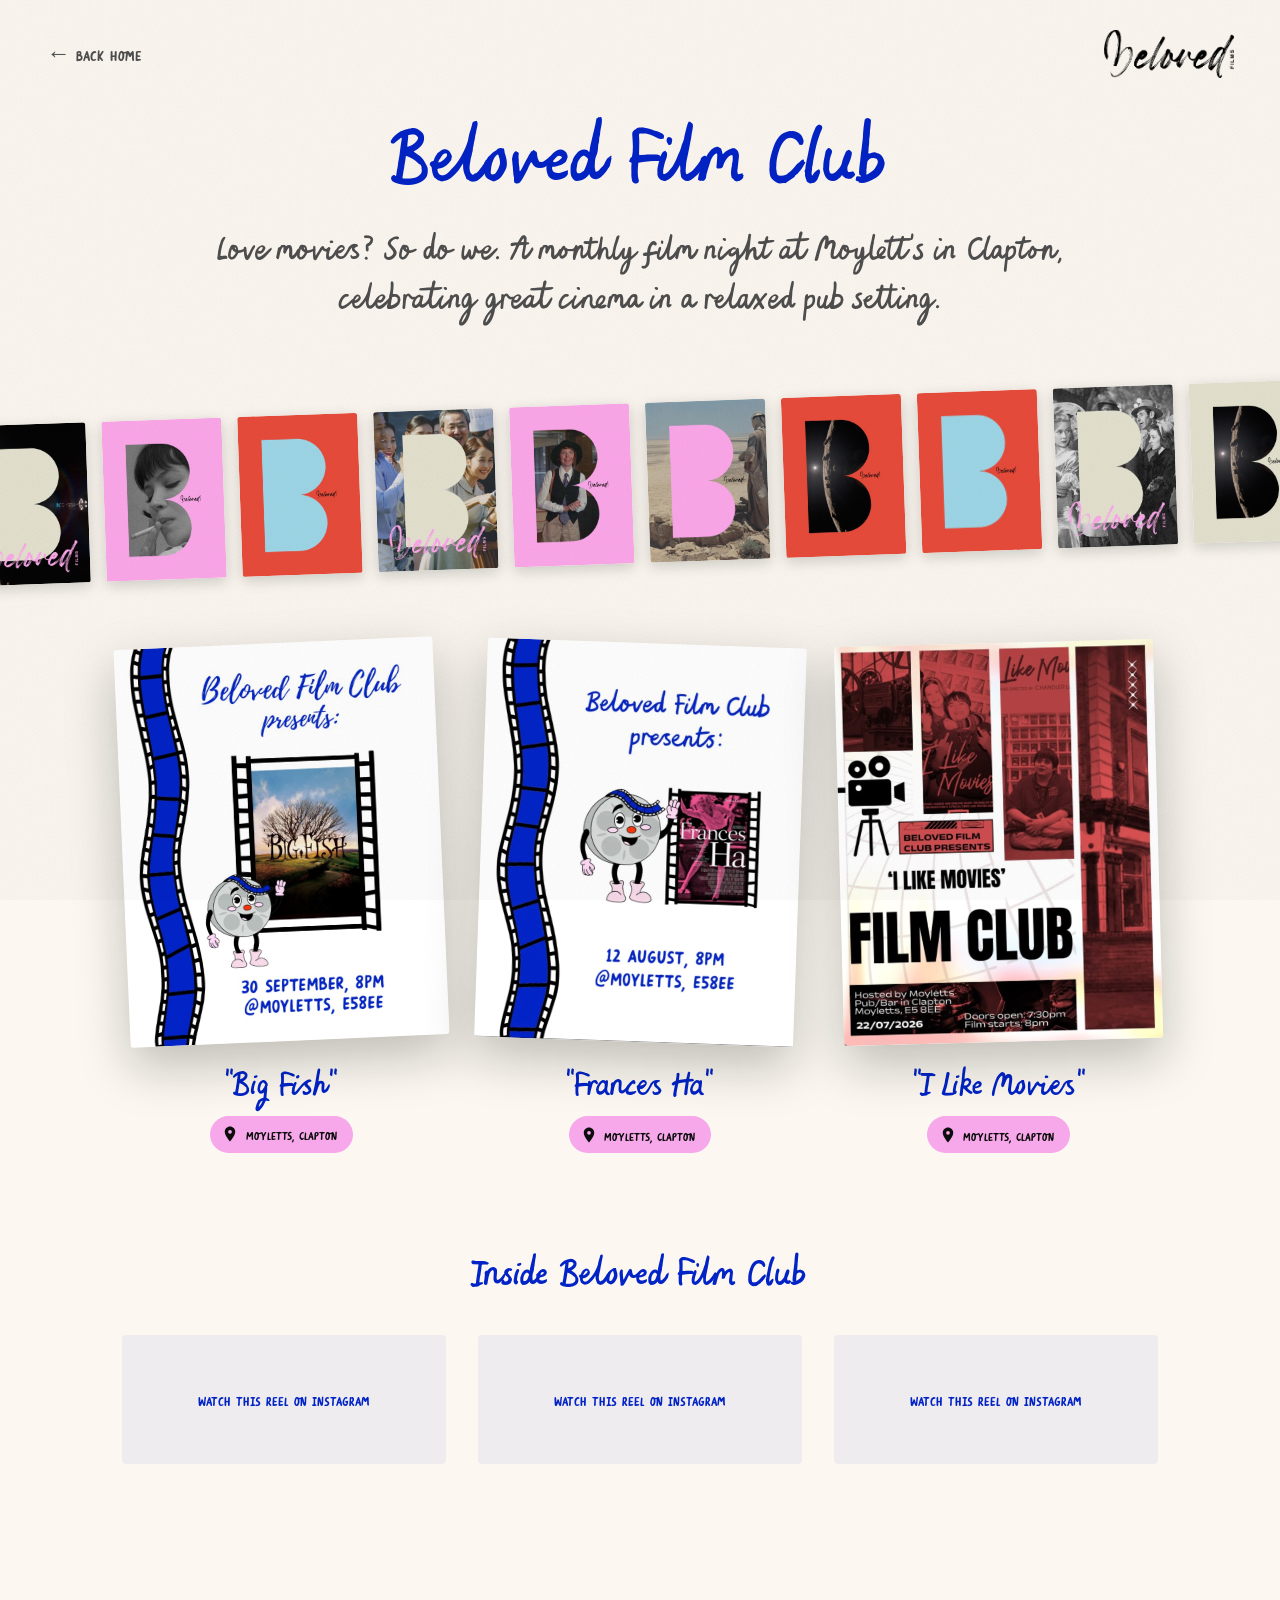
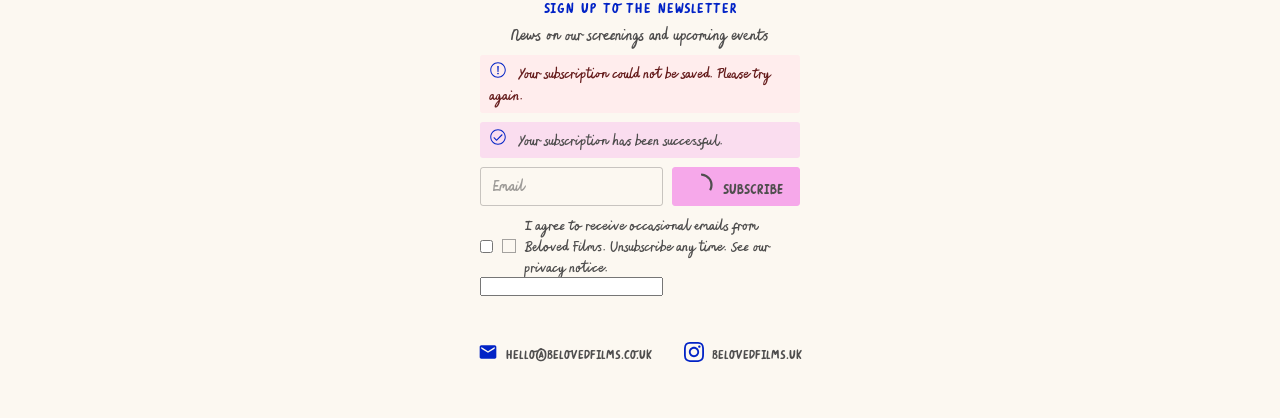
==== film-club/index.html @ 8d2668e0 "mailing form added" ====
<!DOCTYPE html>
<html lang="en">

<head>
    <meta charset="UTF-8">
    <meta name="viewport" content="width=device-width, initial-scale=1.0">
    <meta name="description" content="Beloved Film Club - Beloved Films Distribution">
    <meta name="keywords" content="film distribution, independent films, beloved films, events">
    <meta name="author" content="Beloved Films">
    <title>Beloved Film Club - Beloved Films</title>
    <link rel="icon" type="image/x-icon" href="../favicon.ico">
    <link rel="shortcut icon" type="image/x-icon" href="../favicon.ico">
    <link rel="apple-touch-icon" sizes="180x180" href="../apple-touch-icon.png">
    <link rel="icon" type="image/png" sizes="32x32" href="../favicon-96x96.png">
    <link rel="icon" type="image/png" sizes="16x16" href="../favicon-96x96.png">
    <link rel="manifest" href="../site.webmanifest">
    <link rel="stylesheet" href="https://sibforms.com/forms/end-form/build/sib-styles.css">
    <link rel="stylesheet" href="../assets/newsletter.css">
    <style>
        @font-face {
            font-family: 'Font All Caps';
            src: url('../assets/fonts/all_caps-webfont.woff2') format('woff2'),
                url('../assets/fonts/all_caps-webfont.woff') format('woff');
            font-weight: normal;
            font-style: normal;
        }

        @font-face {
            font-family: 'Font Script';
            src: url('../assets/fonts/script-webfont.woff2') format('woff2'),
                url('../assets/fonts/script-webfont.woff') format('woff');
            font-weight: normal;
            font-style: normal;
        }

        @font-face {
            font-family: 'Font Script Alt';
            src: url('../assets/fonts/script_alt-webfont.woff2') format('woff2'),
                url('../assets/fonts/script_alt-webfont.woff') format('woff');
            font-weight: normal;
            font-style: normal;
        }

        * {
            margin: 0;
            padding: 0;
            box-sizing: border-box;
        }

        html {
            scroll-behavior: smooth;
            overflow-x: clip;
        }

        body {
            font-family: 'Font Script', 'Georgia', serif;
            background-color: #FCF8F1;
            color: #4f4e4e;
            min-height: 100vh;
            line-height: 1.6;
            overflow-x: clip;
        }

        /* Navigation */
        .top-navigation {
            position: fixed;
            top: 1.5rem;
            left: 2rem;
            right: 2rem;
            z-index: 10;
            display: flex;
            justify-content: space-between;
            align-items: center;
            pointer-events: none;
        }

        .top-navigation a {
            pointer-events: auto;
            display: flex;
            align-items: center;
            background-color: #FCF8F1;
            padding: 0.4rem 0.9rem;
            border-radius: 3px;
        }

        .back-link {
            font-size: 1.5rem;
            color: #4f4e4e;
            text-decoration: none;
            font-family: 'Font All Caps', 'Georgia', serif;
        }

        .back-link:hover {
            text-decoration: underline;
        }

        /* Hero */
        .hero {
            position: relative;
            text-align: center;
            padding: 7rem 2rem 3rem;
        }

        .logo {
            display: block;
            width: 130px;
        }

        .main-heading {
            font-size: 5rem;
            color: #0223C6;
            font-weight: normal;
            line-height: 1.1;
            font-family: 'Font Script Alt', sans-serif;
        }

        .hero-intro {
            max-width: 855px;
            margin: 1.5rem auto 0;
            font-size: 2.2rem;
            line-height: 1.4;
        }

        .hero-sub {
            font-family: 'Font All Caps', 'Georgia', serif;
            font-size: 1.5rem;
            letter-spacing: 0.08em;
            margin-top: 0.5rem;
        }

        /* Ribbon of stills */
        .ribbon {
            overflow: hidden;
            padding: 2rem 0 3rem;
            transform: rotate(-2deg);
            margin: 0 -2rem;
        }

        .ribbon-track {
            display: flex;
            gap: 1rem;
            width: max-content;
            padding-right: 1rem;
            animation: drift 90s linear infinite;
        }

        .ribbon-track img {
            height: 160px;
            aspect-ratio: 3 / 4;
            object-fit: cover;
            border-radius: 3px;
            box-shadow: 0 4px 14px rgba(13, 12, 12, 0.18);
            cursor: default;
        }

        @keyframes drift {
            to { transform: translateX(-50%); }
        }


        /* Screenings */
        .screenings {
            max-width: 1100px;
            margin: 0 auto;
            padding: 2rem 2rem 5rem;
            display: grid;
            grid-template-columns: repeat(3, minmax(0, 1fr));
            gap: 3rem 2.5rem;
        }

        .screening {
            display: flex;
            flex-direction: column;
            align-items: center;
            text-align: center;
            gap: 0.75rem;
        }



        .screening-poster {
            position: relative;
            display: block;
            width: 100%;
            overflow: hidden;
            border-radius: 3px;
            box-shadow: 0 20px 50px rgba(13, 12, 12, 0.25);
            transition: transform 0.6s ease;
            margin-bottom: 0.75rem;
        }

        .screening:nth-child(3n + 1) .screening-poster { transform: rotate(-2.5deg); }
        .screening:nth-child(3n + 2) .screening-poster { transform: rotate(2deg); }
        .screening:nth-child(3n) .screening-poster { transform: rotate(-1.5deg); }

        .screening-poster:hover {
            transform: rotate(0) scale(1.03) !important;
        }

        .screening-poster img {
            display: block;
            width: 100%;
            height: auto;
        }

        .screening-title {
            font-family: 'Font Script Alt', sans-serif;
            font-weight: normal;
            font-size: 2.2rem;
            line-height: 1.1;
            color: #0223C6;
        }

        .screening-venue {
            display: inline-flex;
            align-items: center;
            gap: 0.4rem;
            padding: 0.3rem 1rem 0.1rem 0.7rem;
            border-radius: 999px;
            background-color: #f6a8ea;
            font-family: 'Font All Caps', 'Georgia', serif;
            font-size: 1.2rem;
            color: #0d0c0c;
        }

        .screening-venue svg {
            width: 18px;
            height: 18px;
            fill: #0d0c0c;
            margin-top: -3px;
            flex-shrink: 0;
        }

        .poster-cta {
            position: absolute;
            inset: 0;
            display: flex;
            align-items: center;
            justify-content: center;
            background-color: rgba(13, 12, 12, 0.6);
            color: #FCF8F1;
            font-family: 'Font All Caps', 'Georgia', serif;
            font-size: 2rem;
            letter-spacing: 0.06em;
            opacity: 0;
            transition: opacity 0.4s ease;
        }

        .screening-poster:hover .poster-cta,
        .screening-poster:focus-visible .poster-cta {
            opacity: 1;
        }

        /* Touch screens have no hover, so keep the label visible as a bar */
        @media (hover: none) {
            .poster-cta {
                inset: auto 0 0 0;
                padding: 0.6rem 0 0.4rem;
                font-size: 1.4rem;
                opacity: 1;
            }
        }

        @media (max-width: 900px) {
            .screenings {
                grid-template-columns: minmax(0, 1fr);
                max-width: 420px;
                padding: 1rem 1.5rem 4rem;
                gap: 4rem;
            }

            .hero-intro {
                font-size: 1.7rem;
            }
        }

        /* Reels */
        .reels {
            max-width: 1100px;
            margin: 0 auto;
            padding: 1rem 2rem 5rem;
            text-align: center;
        }

        .reels-title {
            font-family: 'Font Script Alt', sans-serif;
            font-weight: normal;
            font-size: 2.5rem;
            line-height: 1.15;
            max-width: 760px;
            margin: 0 auto 2.5rem;
            color: #0223C6;
        }

        .reels-grid {
            display: grid;
            grid-template-columns: repeat(3, minmax(0, 1fr));
            gap: 2rem;
            align-items: start;
        }

        .reel .instagram-media {
            min-width: 0 !important;
            max-width: 100% !important;
            width: 100% !important;
            margin: 0 !important;
        }

        .reel blockquote {
            border: 0;
            padding: 3rem 1rem;
            background-color: rgba(2, 35, 198, 0.05);
            border-radius: 4px;
        }

        .reel blockquote a {
            font-family: 'Font All Caps', 'Georgia', serif;
            font-size: 1.3rem;
            color: #0223C6;
            text-decoration: none;
        }

        @media (max-width: 900px) {
            .reels {
                padding: 1rem 1.5rem 4rem;
            }

            .reels-title {
                font-size: 2rem;
            }

            .reels-grid {
                grid-template-columns: minmax(0, 1fr);
                max-width: 420px;
                margin: 0 auto;
            }
        }

        /* Footer */
        .footer {
            text-align: center;
            padding: 3rem 2rem;
            font-family: 'Font All Caps', 'Georgia', serif;
            font-size: 1.3rem;
        }

        .footer {
            display: flex;
            justify-content: center;
            flex-wrap: wrap;
            gap: 1rem 2rem;
        }

        .footer a {
            display: inline-flex;
            align-items: center;
            gap: 0.5rem;
            color: #4f4e4e;
            text-decoration: none;
        }

        .footer svg {
            width: 20px;
            height: 20px;
            fill: #0223C6;
            flex-shrink: 0;
            margin-top: -3px;
        }

        .footer a:hover {
            text-decoration: underline;
        }

        /* Scroll reveal */
        .reveal {
            opacity: 0;
            translate: 0 40px;
            transition: opacity 0.9s ease, translate 0.9s ease;
        }

        .reveal.in {
            opacity: 1;
            translate: 0 0;
        }

        /* Film grain */
        .grain {
            position: fixed;
            inset: 0;
            z-index: 20;
            pointer-events: none;
            opacity: 0.04;
            mix-blend-mode: multiply;
            background-image: url("data:image/svg+xml;utf8,<svg xmlns='http://www.w3.org/2000/svg' width='200' height='200'><filter id='n'><feTurbulence type='fractalNoise' baseFrequency='0.9' numOctaves='2' stitchTiles='stitch'/><feColorMatrix values='0 0 0 0 0  0 0 0 0 0  0 0 0 0 0  0 0 0 0.9 0'/></filter><rect width='100%' height='100%' filter='url(%23n)'/></svg>");
        }

        @media (max-width: 768px) {
            .top-navigation {
                top: 1rem;
                left: 1rem;
                right: 1rem;
            }

            .top-navigation a {
                padding: 0.3rem 0.6rem;
            }

            .back-link {
                font-size: 1.2rem;
            }

            .hero {
                padding: 6rem 1.5rem 2rem;
            }

            .logo {
                width: 100px;
            }

            .main-heading {
                font-size: 3.5rem;
            }

            .ribbon-track img {
                height: 120px;
            }
        }

        @media (prefers-reduced-motion: reduce) {
            .ribbon-track {
                animation: none;
            }

            .reveal {
                opacity: 1;
                translate: none;
                transition: none;
            }
        }
    </style>
</head>

<body>
    <nav class="top-navigation">
        <a href="/" class="back-link">← Back home</a>
        <a href="/"><img class="logo" src="../assets/images/black-logotype.png" alt="Beloved Films Logo"></a>
    </nav>

    <header class="hero">
        <h1 class="main-heading">Beloved Film Club</h1>
        <p class="hero-intro">Love movies? So do we. A monthly film night at Moylett's in Clapton, celebrating great cinema in a relaxed pub setting.</p>
    </header>

    <div class="ribbon" aria-hidden="true">
        <div class="ribbon-track" id="ribbonTrack"></div>
    </div>

    <main class="screenings" id="screenings">
        <article class="screening" data-date="2026-07-22">
            <a class="screening-poster" href="https://www.tickettailor.com/events/moyletts/2307370" target="_blank" rel="noopener noreferrer" aria-label="Tickets and details: I Like Movies">
                <img src="../assets/images/film-club/i-like-movies.jpg" alt="Beloved Film Club presents I Like Movies - 22 July" loading="lazy">
                <span class="poster-cta">Get tickets</span>
            </a>
            <h2 class="screening-title">"I Like Movies"</h2>
            <span class="screening-venue"><svg viewBox="0 0 24 24" aria-hidden="true" focusable="false"><path d="M12 2C8.13 2 5 5.13 5 9c0 5.25 7 13 7 13s7-7.75 7-13c0-3.87-3.13-7-7-7zm0 9.5a2.5 2.5 0 0 1 0-5 2.5 2.5 0 0 1 0 5z"/></svg> Moyletts, Clapton</span>
        </article>

        <article class="screening" data-date="2026-08-12">
            <a class="screening-poster" href="https://www.tickettailor.com/events/belovedfilms/2335252" target="_blank" rel="noopener noreferrer" aria-label="Tickets and details: Frances Ha">
                <img src="../assets/images/film-club/frances-ha.jpg" alt="Beloved Film Club presents Frances Ha - 12 August" loading="lazy">
                <span class="poster-cta">Get tickets</span>
            </a>
            <h2 class="screening-title">"Frances Ha"</h2>
            <span class="screening-venue"><svg viewBox="0 0 24 24" aria-hidden="true" focusable="false"><path d="M12 2C8.13 2 5 5.13 5 9c0 5.25 7 13 7 13s7-7.75 7-13c0-3.87-3.13-7-7-7zm0 9.5a2.5 2.5 0 0 1 0-5 2.5 2.5 0 0 1 0 5z"/></svg> Moyletts, Clapton</span>
        </article>

        <article class="screening" data-date="2026-09-30">
            <a class="screening-poster" href="https://www.tickettailor.com/events/belovedfilms/2417610" target="_blank" rel="noopener noreferrer" aria-label="Tickets and details: Big Fish">
                <img src="../assets/images/film-club/big-fish.jpg" alt="Beloved Film Club presents Big Fish - 30 September" loading="lazy">
                <span class="poster-cta">Get tickets</span>
            </a>
            <h2 class="screening-title">"Big Fish"</h2>
            <span class="screening-venue"><svg viewBox="0 0 24 24" aria-hidden="true" focusable="false"><path d="M12 2C8.13 2 5 5.13 5 9c0 5.25 7 13 7 13s7-7.75 7-13c0-3.87-3.13-7-7-7zm0 9.5a2.5 2.5 0 0 1 0-5 2.5 2.5 0 0 1 0 5z"/></svg> Moyletts, Clapton</span>
        </article>
    </main>

    <section class="reels">
        <h2 class="reels-title">Inside Beloved Film Club</h2>
        <div class="reels-grid" id="reels">
            <div class="reel">
                <blockquote class="instagram-media" data-instgrm-permalink="https://www.instagram.com/reel/DbLvSd8s5Yq/" data-instgrm-version="14">
                    <a href="https://www.instagram.com/reel/DbLvSd8s5Yq/" target="_blank" rel="noopener noreferrer">Watch this reel on Instagram</a>
                </blockquote>
            </div>

            <div class="reel">
                <blockquote class="instagram-media" data-instgrm-permalink="https://www.instagram.com/reel/DeIAx3rM87W/" data-instgrm-version="14">
                    <a href="https://www.instagram.com/reel/DeIAx3rM87W/" target="_blank" rel="noopener noreferrer">Watch this reel on Instagram</a>
                </blockquote>
            </div>

            <div class="reel">
                <blockquote class="instagram-media" data-instgrm-permalink="https://www.instagram.com/reel/Db-Qj2MMXFy/" data-instgrm-version="14">
                    <a href="https://www.instagram.com/reel/Db-Qj2MMXFy/" target="_blank" rel="noopener noreferrer">Watch this reel on Instagram</a>
                </blockquote>
            </div>
        </div>
    </section>

    <footer class="footer">
        <div id="newsletter"></div>
        <div class="newsletter-social">
            <a href="mailto:hello@belovedfilms.co.uk"><svg viewBox="0 0 24 24" aria-hidden="true" focusable="false"><path d="M20 4H4c-1.1 0-1.99.9-1.99 2L2 18c0 1.1.9 2 2 2h16c1.1 0 2-.9 2-2V6c0-1.1-.9-2-2-2zm0 4l-8 5-8-5V6l8 5 8-5v2z"/></svg>hello@belovedfilms.co.uk</a>
            <a href="https://www.instagram.com/belovedfilms.uk" target="_blank" rel="noopener noreferrer" aria-label="Follow us on Instagram"><svg viewBox="0 0 24 24" aria-hidden="true" focusable="false"><path d="M12 2.163c3.204 0 3.584.012 4.85.07 3.252.148 4.771 1.691 4.919 4.919.058 1.265.069 1.645.069 4.849 0 3.205-.012 3.584-.069 4.849-.149 3.225-1.664 4.771-4.919 4.919-1.266.058-1.644.07-4.85.07-3.204 0-3.584-.012-4.849-.07-3.26-.149-4.771-1.699-4.919-4.92-.058-1.265-.07-1.644-.07-4.849 0-3.204.013-3.583.07-4.849.149-3.227 1.664-4.771 4.919-4.919 1.266-.057 1.645-.069 4.849-.069zm0-2.163c-3.259 0-3.667.014-4.947.072-4.358.2-6.78 2.618-6.98 6.98-.059 1.281-.073 1.689-.073 4.948 0 3.259.014 3.668.072 4.948.2 4.358 2.618 6.78 6.98 6.98 1.281.058 1.689.072 4.948.072 3.259 0 3.668-.014 4.948-.072 4.354-.2 6.782-2.618 6.979-6.98.059-1.28.073-1.689.073-4.948 0-3.259-.014-3.667-.072-4.947-.196-4.354-2.617-6.78-6.979-6.98-1.281-.059-1.69-.073-4.949-.073zm0 5.838c-3.403 0-6.162 2.759-6.162 6.162s2.759 6.163 6.162 6.163 6.162-2.759 6.162-6.163c0-3.403-2.759-6.162-6.162-6.162zm0 10.162c-2.209 0-4-1.79-4-4 0-2.209 1.791-4 4-4s4 1.791 4 4c0 2.21-1.791 4-4 4zm6.406-11.845c-.796 0-1.441.645-1.441 1.44s.645 1.44 1.441 1.44c.795 0 1.439-.645 1.439-1.44s-.644-1.44-1.439-1.44z"/></svg>belovedfilms.uk</a>
        </div>
    </footer>

    <div class="grain" aria-hidden="true"></div>

    <script src="../assets/newsletter.js"></script>

    <script>
        // Ribbon of stills; the set is doubled so the drift loops seamlessly
        const track = document.getElementById('ribbonTrack');
        const ids = ['08', '13', '15', '12', '18', '14', '11', '24', '16', '19'];
        for (let pass = 0; pass < 2; pass++) {
            ids.forEach(function (id) {
                const img = document.createElement('img');
                img.src = '../assets/images/web/still-' + id + '.jpg';
                img.alt = '';
                img.decoding = 'async';
                track.appendChild(img);
            });
        }

        // Upcoming screenings first (soonest on top), then past ones (most recent first)
        const list = document.getElementById('screenings');
        const today = new Date().toISOString().slice(0, 10);
        const cards = Array.from(list.children);
        cards.forEach(function (card) {
            if (card.dataset.date < today) {
                card.classList.add('past');
                card.querySelector('.poster-cta').textContent = 'View event';
            }
        });
        const upcoming = cards.filter(function (c) { return !c.classList.contains('past'); })
            .sort(function (a, b) { return a.dataset.date.localeCompare(b.dataset.date); });
        const past = cards.filter(function (c) { return c.classList.contains('past'); })
            .sort(function (a, b) { return b.dataset.date.localeCompare(a.dataset.date); });
        upcoming.concat(past).forEach(function (c) { list.appendChild(c); });

        // Load Instagram's embed script only when the reels come into view
        const reels = document.getElementById('reels');
        const reelsObserver = new IntersectionObserver(function (entries) {
            if (entries[0].isIntersecting) {
                reelsObserver.disconnect();
                const script = document.createElement('script');
                script.src = 'https://www.instagram.com/embed.js';
                script.async = true;
                document.body.appendChild(script);
            }
        }, { rootMargin: '400px' });
        reelsObserver.observe(reels);
    </script>
</body>

</html>
---- assets/newsletter.css ----
/* Newsletter (Brevo form) */
.footer { flex-direction: column; align-items: center; }

.newsletter {
    flex: 1 1 100%;
    width: 100%;
    max-width: 320px;
    margin: 0 auto 0.5rem;
    text-align: left;
    font-family: 'Font Script', 'Georgia', serif;
    font-size: 1.05rem;
    line-height: 1.4;
    color: #4f4e4e;
    text-align: center;
}

.newsletter-title {
    font-family: 'Font All Caps', 'Georgia', serif;
    font-weight: normal;
    font-size: 1.5rem;
    line-height: 1.2;
    letter-spacing: 0.03em;
    color: #0223C6;
    margin-bottom: 0.15rem;
}

.newsletter-intro { margin: 0 0 0.5rem; }

.newsletter #sib-container {
    max-width: none;
    padding: 0;
    background: none;
    border: 0;
    display: block;
}

.newsletter .sib-form { background: none; text-align: left; }

.newsletter #sib-form {
    display: grid;
    grid-template-columns: minmax(0, 1fr) auto;
    gap: 0 0.6rem;
    align-items: start;
}

.newsletter .newsletter-field,
.newsletter .newsletter-submit { padding: 0; }

.newsletter .newsletter-optin {
    grid-column: 1 / -1;
    padding: 0.6rem 0 0;
}

.newsletter #sib-form .input {
    width: 100%;
    height: auto;
    box-sizing: border-box;
    padding: 0.5rem 0.75rem 0.4rem;
    background: transparent;
    border: 1px solid rgba(79, 78, 78, 0.3);
    border-radius: 3px;
    font-family: 'Font Script', 'Georgia', serif;
    font-size: 1.05rem;
    color: #4f4e4e;
    line-height: 1.4;
}

.newsletter #sib-form .input::placeholder {
    font-family: 'Font Script', 'Georgia', serif;
    color: #4f4e4e;
    opacity: 0.55;
}

.newsletter #sib-form .input:focus {
    outline: none;
    border-color: #4f4e4e;
}

.newsletter .sib-form-block__button {
    width: 100%;
    min-height: 0;
    padding: 0.5rem 1rem 0.4rem;
    background: #f6a8ea;
    border: 1px solid #f6a8ea;
    border-radius: 3px;
    font-family: 'Font All Caps', 'Georgia', serif;
    font-weight: normal;
    font-size: 1.5rem;
    line-height: 1.4;
    color: #4f4e4e;
    cursor: pointer;
    transition: opacity 0.2s ease;
}

.newsletter .sib-form-block__button:hover { opacity: 0.8; }
.newsletter .sib-form-block__button .progress-indicator__icon {
    width: 1em; height: 1em; margin: 0 0.4em 0 0; fill: currentColor; vertical-align: -0.1em;
}

.newsletter .entry__choice label {
    display: flex;
    align-items: flex-start;
    gap: 0.5rem;
    font-size: 0.8rem;
    line-height: 1.35;
    cursor: pointer;
}

.newsletter .entry__choice label p { margin: 0; }

.newsletter #sib-form .checkbox {
    flex-shrink: 0;
    width: 0.9rem;
    height: 0.9rem;
    margin: 0.1rem 0 0;
    background: transparent;
    border: 1px solid rgba(79, 78, 78, 0.5);
    vertical-align: baseline;
}

.newsletter #sib-form .input_replaced:checked + .checkbox_tick_positive {
    background: #4f4e4e;
    border-color: #4f4e4e;
}

.newsletter #sib-form .input_replaced:focus + .checkbox { box-shadow: 0 0 0 2px #FCF8F1, 0 0 0 3px #4f4e4e; }

.newsletter .entry__error {
    font-family: 'Font Script', 'Georgia', serif;
    font-size: 0.9rem;
    line-height: 1.3;
    color: #b3261e;
    margin: 0.3rem 0 0;
}

.newsletter .entry__error:empty { margin: 0; }

.newsletter a { color: inherit; text-decoration: underline; display: inline; gap: 0; }
.newsletter a:hover { text-decoration: none; }

.newsletter .sib-form-message-panel {
    max-width: none;
    margin: 0 0 0.6rem;
    padding: 0;
    border-radius: 3px;
    font-family: 'Font Script', 'Georgia', serif;
    font-size: 1rem;
    text-align: left;
}

.newsletter .sib-form-message-panel__text { padding: 0.4rem 0.6rem; }
.newsletter #error-message { color: #661d1d; background: #ffeded; border-color: #e3b5b2; }
.newsletter #success-message { color: #4f4e4e; background: rgba(246, 168, 234, 0.35); border-color: #f6a8ea; }
.newsletter .sib-form-message-panel .sib-icon { width: 16px; height: 16px; margin: 0 0.5rem 0 0; }

/* Reset Brevo's default spacing so the row lines up */
.newsletter #sib-form .sib-form-block,
.newsletter #sib-form .form__entry,
.newsletter #sib-form .form__label-row,
.newsletter #sib-form .entry__field,
.newsletter #sib-form .entry__choice {
    margin: 0;
    padding: 0;
    max-width: none;
    width: auto;
}

.newsletter #sib-form .newsletter-optin { padding-top: 0.6rem; }

.newsletter #sib-form .input,
.newsletter #sib-form .sib-form-block__button {
    height: 2.4rem;
    box-sizing: border-box;
    padding-top: 0;
    padding-bottom: 0;
    display: block;
    line-height: 2.4rem;
}

.newsletter #sib-form .sib-form-block__button { padding-left: 1rem; padding-right: 1rem; }

.newsletter #sib-form .entry__choice label,
.newsletter #sib-form .entry__choice label * {
    font-family: 'Font Script', 'Georgia', serif;
    font-size: 1rem;
    line-height: 1.3;
    color: #4f4e4e;
}

.newsletter #sib-form .entry__choice label {
    display: flex;
    align-items: center;
    gap: 0.55rem;
    margin: 0;
}

.newsletter #sib-form .entry__choice label > span:last-child { display: block; }
.newsletter #sib-form .entry__choice .checkbox { margin: 0; }

.newsletter .sib-form { padding: 0; margin: 0; }
.newsletter #sib-form .form__entry { margin: 0; }

/* Brevo wraps the input in a bordered box; the input carries the border instead */
.newsletter #sib-form .entry__field {
    display: block;
    border: 0;
    border-radius: 0;
    background: none;
    box-shadow: none;
}

.newsletter #sib-form .entry__choice { text-indent: 0; }
.newsletter #sib-form .entry__choice label p { display: block; }

.newsletter-social {
    flex: 1 1 100%;
    display: flex;
    justify-content: center;
    flex-wrap: wrap;
    gap: 0.75rem 2rem;
    padding-top: 1rem;
}

@media (max-width: 480px) {
    .newsletter #sib-form { grid-template-columns: minmax(0, 1fr); }
    .newsletter .newsletter-submit { margin-top: 0.6rem; }
}
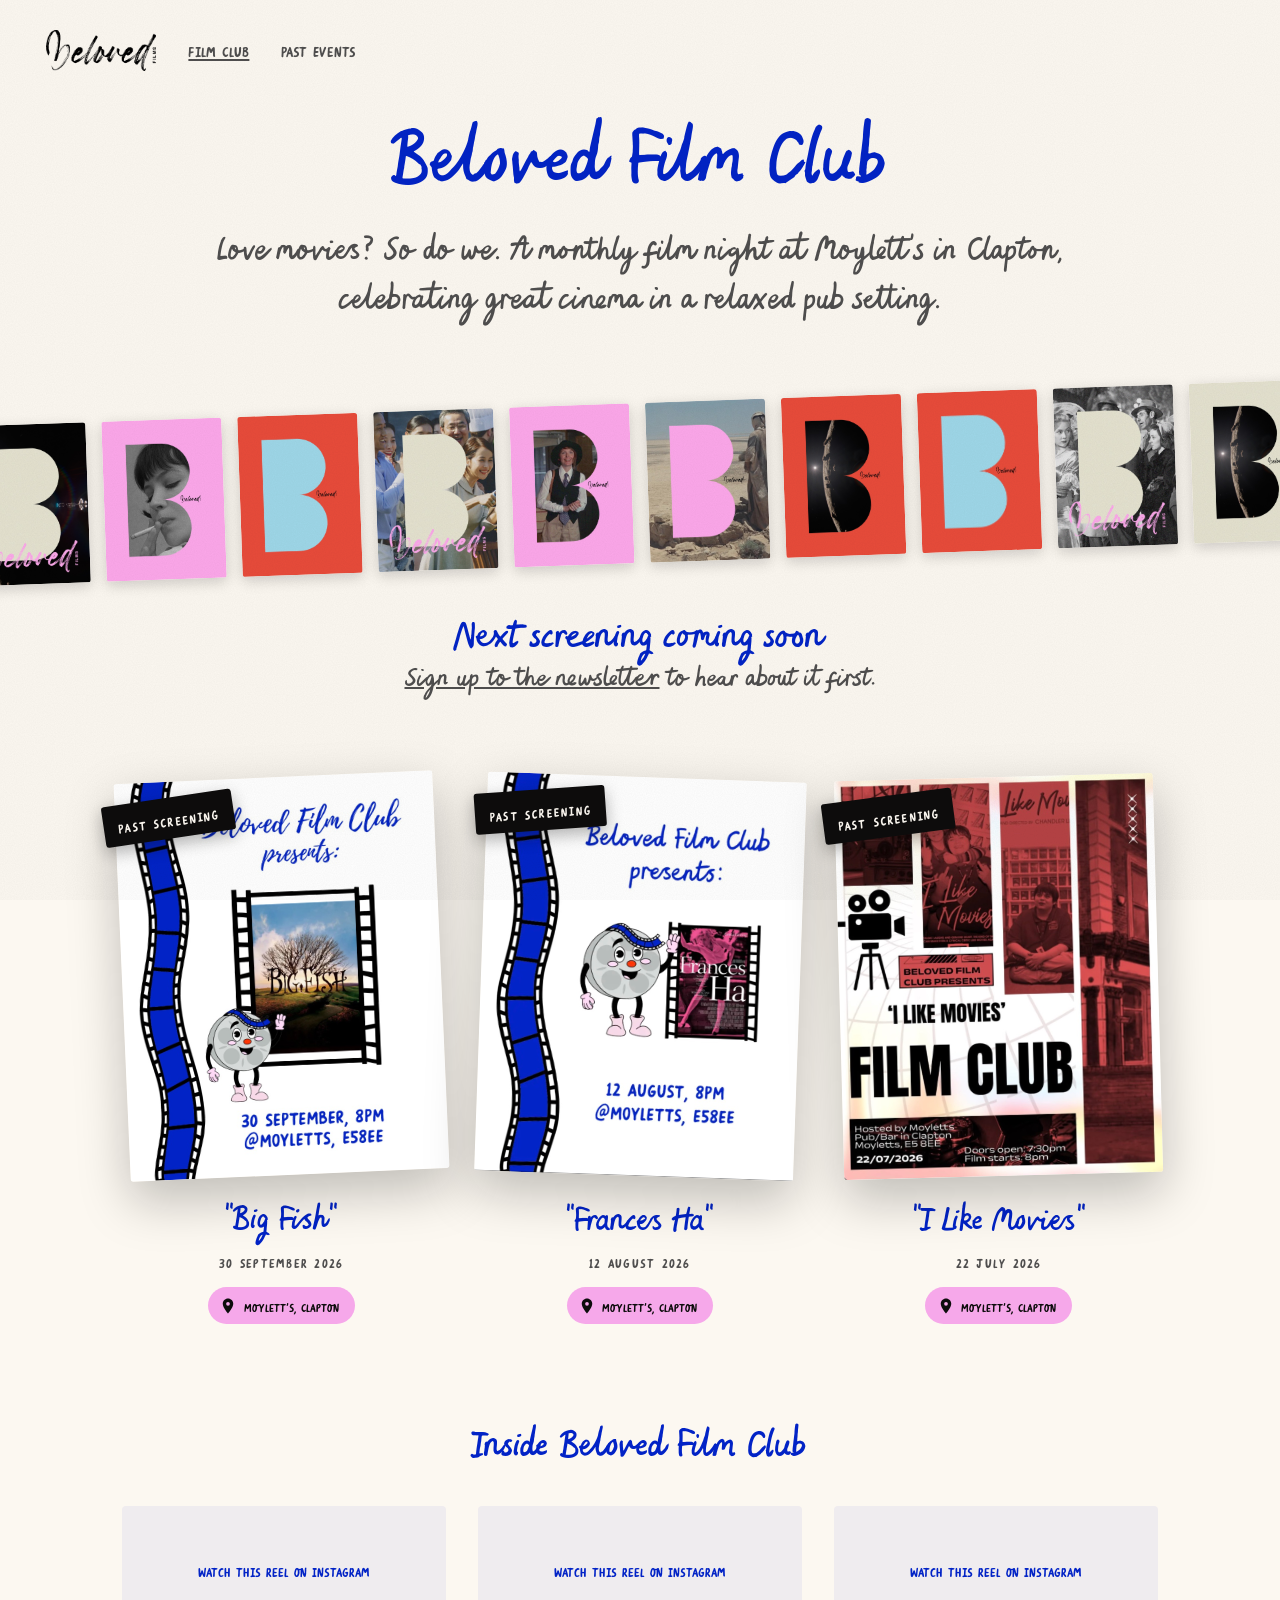
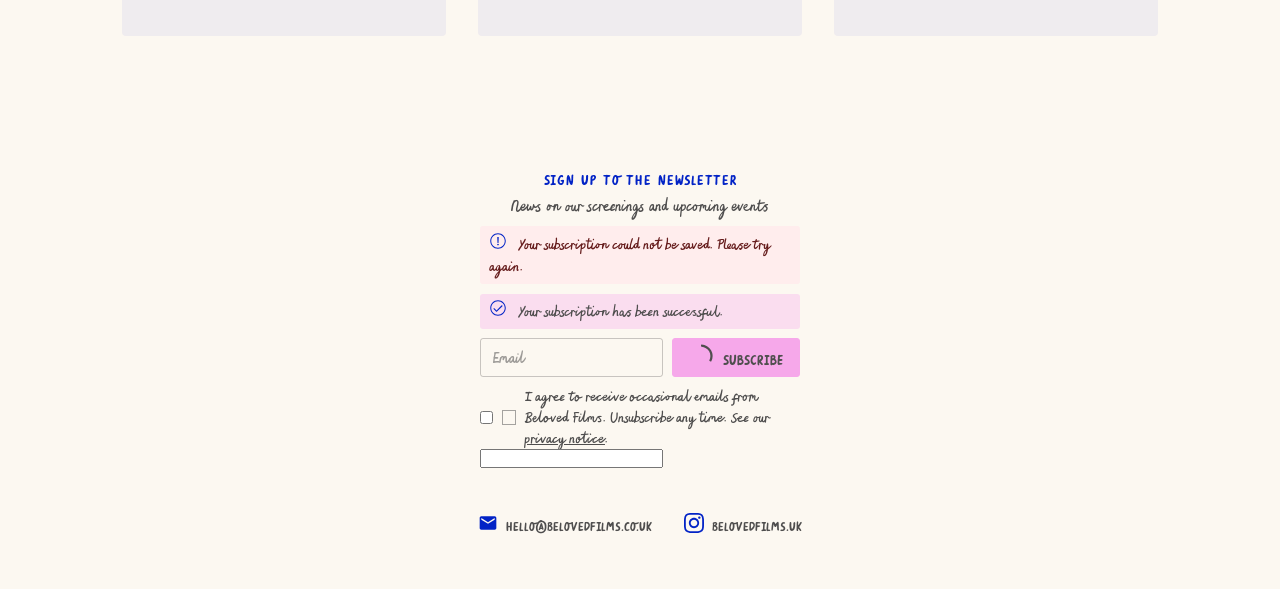
==== commit f0ad7141: "multiple improvements" ====
--- a/film-club/index.html
+++ b/film-club/index.html
@@ -4,116 +4,30 @@
 <head>
     <meta charset="UTF-8">
     <meta name="viewport" content="width=device-width, initial-scale=1.0">
-    <meta name="description" content="Beloved Film Club - Beloved Films Distribution">
-    <meta name="keywords" content="film distribution, independent films, beloved films, events">
+    <title>Beloved Film Club - Beloved Films</title>
+    <meta name="description" content="Beloved Film Club - a monthly film night at Moylett's in Clapton, celebrating great cinema in a relaxed pub setting.">
     <meta name="author" content="Beloved Films">
-    <title>Beloved Film Club - Beloved Films</title>
-    <link rel="icon" type="image/x-icon" href="../favicon.ico">
-    <link rel="shortcut icon" type="image/x-icon" href="../favicon.ico">
-    <link rel="apple-touch-icon" sizes="180x180" href="../apple-touch-icon.png">
-    <link rel="icon" type="image/png" sizes="32x32" href="../favicon-96x96.png">
-    <link rel="icon" type="image/png" sizes="16x16" href="../favicon-96x96.png">
+    <link rel="canonical" href="https://www.belovedfilms.co.uk/film-club/">
+    <meta property="og:type" content="website">
+    <meta property="og:site_name" content="Beloved Films">
+    <meta property="og:title" content="Beloved Film Club">
+    <meta property="og:description" content="A monthly film night at Moylett's in Clapton, celebrating great cinema in a relaxed pub setting.">
+    <meta property="og:url" content="https://www.belovedfilms.co.uk/film-club/">
+    <meta property="og:image" content="https://www.belovedfilms.co.uk/assets/images/share.jpg">
+    <meta property="og:image:width" content="1200">
+    <meta property="og:image:height" content="630">
+    <meta property="og:image:alt" content="Beloved Films logo">
+    <meta name="twitter:card" content="summary_large_image">
+    <link rel="icon" href="../favicon.ico" sizes="any">
+    <link rel="icon" type="image/png" sizes="96x96" href="../favicon-96x96.png">
+    <link rel="apple-touch-icon" href="../apple-touch-icon.png">
     <link rel="manifest" href="../site.webmanifest">
+    <link rel="preload" href="../assets/fonts/script_alt-webfont.woff2" as="font" type="font/woff2" crossorigin>
+    <link rel="preload" href="../assets/fonts/all_caps-webfont.woff2" as="font" type="font/woff2" crossorigin>
+    <link rel="stylesheet" href="../assets/site.css">
     <link rel="stylesheet" href="https://sibforms.com/forms/end-form/build/sib-styles.css">
     <link rel="stylesheet" href="../assets/newsletter.css">
     <style>
-        @font-face {
-            font-family: 'Font All Caps';
-            src: url('../assets/fonts/all_caps-webfont.woff2') format('woff2'),
-                url('../assets/fonts/all_caps-webfont.woff') format('woff');
-            font-weight: normal;
-            font-style: normal;
-        }
-
-        @font-face {
-            font-family: 'Font Script';
-            src: url('../assets/fonts/script-webfont.woff2') format('woff2'),
-                url('../assets/fonts/script-webfont.woff') format('woff');
-            font-weight: normal;
-            font-style: normal;
-        }
-
-        @font-face {
-            font-family: 'Font Script Alt';
-            src: url('../assets/fonts/script_alt-webfont.woff2') format('woff2'),
-                url('../assets/fonts/script_alt-webfont.woff') format('woff');
-            font-weight: normal;
-            font-style: normal;
-        }
-
-        * {
-            margin: 0;
-            padding: 0;
-            box-sizing: border-box;
-        }
-
-        html {
-            scroll-behavior: smooth;
-            overflow-x: clip;
-        }
-
-        body {
-            font-family: 'Font Script', 'Georgia', serif;
-            background-color: #FCF8F1;
-            color: #4f4e4e;
-            min-height: 100vh;
-            line-height: 1.6;
-            overflow-x: clip;
-        }
-
-        /* Navigation */
-        .top-navigation {
-            position: fixed;
-            top: 1.5rem;
-            left: 2rem;
-            right: 2rem;
-            z-index: 10;
-            display: flex;
-            justify-content: space-between;
-            align-items: center;
-            pointer-events: none;
-        }
-
-        .top-navigation a {
-            pointer-events: auto;
-            display: flex;
-            align-items: center;
-            background-color: #FCF8F1;
-            padding: 0.4rem 0.9rem;
-            border-radius: 3px;
-        }
-
-        .back-link {
-            font-size: 1.5rem;
-            color: #4f4e4e;
-            text-decoration: none;
-            font-family: 'Font All Caps', 'Georgia', serif;
-        }
-
-        .back-link:hover {
-            text-decoration: underline;
-        }
-
-        /* Hero */
-        .hero {
-            position: relative;
-            text-align: center;
-            padding: 7rem 2rem 3rem;
-        }
-
-        .logo {
-            display: block;
-            width: 130px;
-        }
-
-        .main-heading {
-            font-size: 5rem;
-            color: #0223C6;
-            font-weight: normal;
-            line-height: 1.1;
-            font-family: 'Font Script Alt', sans-serif;
-        }
-
         .hero-intro {
             max-width: 855px;
             margin: 1.5rem auto 0;
@@ -121,42 +35,28 @@
             line-height: 1.4;
         }
 
-        .hero-sub {
-            font-family: 'Font All Caps', 'Georgia', serif;
-            font-size: 1.5rem;
-            letter-spacing: 0.08em;
-            margin-top: 0.5rem;
-        }
-
-        /* Ribbon of stills */
-        .ribbon {
-            overflow: hidden;
-            padding: 2rem 0 3rem;
-            transform: rotate(-2deg);
-            margin: 0 -2rem;
-        }
-
-        .ribbon-track {
-            display: flex;
-            gap: 1rem;
-            width: max-content;
-            padding-right: 1rem;
-            animation: drift 90s linear infinite;
-        }
-
-        .ribbon-track img {
-            height: 160px;
-            aspect-ratio: 3 / 4;
-            object-fit: cover;
-            border-radius: 3px;
-            box-shadow: 0 4px 14px rgba(13, 12, 12, 0.18);
-            cursor: default;
-        }
-
-        @keyframes drift {
-            to { transform: translateX(-50%); }
-        }
-
+        /* Shown by the script when no screening is coming up */
+        .screenings-notice {
+            max-width: 640px;
+            margin: 0 auto 3rem;
+            padding: 0 2rem;
+            text-align: center;
+            font-size: 1.8rem;
+            line-height: 1.4;
+        }
+
+        .screenings-notice strong {
+            display: block;
+            font-family: 'Font Script Alt', sans-serif;
+            font-weight: normal;
+            font-size: 2.5rem;
+            line-height: 1.15;
+            color: #0223C6;
+        }
+
+        .screenings-notice a {
+            color: inherit;
+        }
 
         /* Screenings */
         .screenings {
@@ -176,13 +76,10 @@
             gap: 0.75rem;
         }
 
-
-
         .screening-poster {
             position: relative;
             display: block;
             width: 100%;
-            overflow: hidden;
             border-radius: 3px;
             box-shadow: 0 20px 50px rgba(13, 12, 12, 0.25);
             transition: transform 0.6s ease;
@@ -201,6 +98,7 @@
             display: block;
             width: 100%;
             height: auto;
+            border-radius: 3px;
         }
 
         .screening-title {
@@ -211,24 +109,11 @@
             color: #0223C6;
         }
 
-        .screening-venue {
-            display: inline-flex;
-            align-items: center;
-            gap: 0.4rem;
-            padding: 0.3rem 1rem 0.1rem 0.7rem;
-            border-radius: 999px;
-            background-color: #f6a8ea;
+        .screening-date {
             font-family: 'Font All Caps', 'Georgia', serif;
-            font-size: 1.2rem;
-            color: #0d0c0c;
-        }
-
-        .screening-venue svg {
-            width: 18px;
-            height: 18px;
-            fill: #0d0c0c;
-            margin-top: -3px;
-            flex-shrink: 0;
+            font-size: 1.3rem;
+            letter-spacing: 0.06em;
+            line-height: 1.2;
         }
 
         .poster-cta {
@@ -237,6 +122,7 @@
             display: flex;
             align-items: center;
             justify-content: center;
+            border-radius: 3px;
             background-color: rgba(13, 12, 12, 0.6);
             color: #FCF8F1;
             font-family: 'Font All Caps', 'Georgia', serif;
@@ -251,11 +137,28 @@
             opacity: 1;
         }
 
+        /* Stamp on screenings that have already happened */
+        .poster-stamp {
+            position: absolute;
+            top: 1rem;
+            left: -0.75rem;
+            padding: 0.35rem 0.9rem 0.15rem;
+            border-radius: 3px;
+            background-color: #0d0c0c;
+            color: #FCF8F1;
+            font-family: 'Font All Caps', 'Georgia', serif;
+            font-size: 1.3rem;
+            letter-spacing: 0.06em;
+            transform: rotate(-6deg);
+            box-shadow: 0 6px 16px rgba(13, 12, 12, 0.3);
+        }
+
         /* Touch screens have no hover, so keep the label visible as a bar */
         @media (hover: none) {
             .poster-cta {
                 inset: auto 0 0 0;
                 padding: 0.6rem 0 0.4rem;
+                border-radius: 0 0 3px 3px;
                 font-size: 1.4rem;
                 opacity: 1;
             }
@@ -336,114 +239,34 @@
             }
         }
 
-        /* Footer */
-        .footer {
-            text-align: center;
-            padding: 3rem 2rem;
-            font-family: 'Font All Caps', 'Georgia', serif;
-            font-size: 1.3rem;
-        }
-
-        .footer {
-            display: flex;
-            justify-content: center;
-            flex-wrap: wrap;
-            gap: 1rem 2rem;
-        }
-
-        .footer a {
-            display: inline-flex;
-            align-items: center;
-            gap: 0.5rem;
-            color: #4f4e4e;
-            text-decoration: none;
-        }
-
-        .footer svg {
-            width: 20px;
-            height: 20px;
-            fill: #0223C6;
-            flex-shrink: 0;
-            margin-top: -3px;
-        }
-
-        .footer a:hover {
-            text-decoration: underline;
-        }
-
-        /* Scroll reveal */
-        .reveal {
-            opacity: 0;
-            translate: 0 40px;
-            transition: opacity 0.9s ease, translate 0.9s ease;
-        }
-
-        .reveal.in {
-            opacity: 1;
-            translate: 0 0;
-        }
-
-        /* Film grain */
+        @media (max-width: 768px) {
+            .screenings-notice {
+                padding: 0 1.5rem;
+                font-size: 1.5rem;
+            }
+
+            .screenings-notice strong {
+                font-size: 2rem;
+            }
+        }
+
         .grain {
-            position: fixed;
-            inset: 0;
-            z-index: 20;
-            pointer-events: none;
             opacity: 0.04;
-            mix-blend-mode: multiply;
-            background-image: url("data:image/svg+xml;utf8,<svg xmlns='http://www.w3.org/2000/svg' width='200' height='200'><filter id='n'><feTurbulence type='fractalNoise' baseFrequency='0.9' numOctaves='2' stitchTiles='stitch'/><feColorMatrix values='0 0 0 0 0  0 0 0 0 0  0 0 0 0 0  0 0 0 0.9 0'/></filter><rect width='100%' height='100%' filter='url(%23n)'/></svg>");
-        }
-
-        @media (max-width: 768px) {
-            .top-navigation {
-                top: 1rem;
-                left: 1rem;
-                right: 1rem;
-            }
-
-            .top-navigation a {
-                padding: 0.3rem 0.6rem;
-            }
-
-            .back-link {
-                font-size: 1.2rem;
-            }
-
-            .hero {
-                padding: 6rem 1.5rem 2rem;
-            }
-
-            .logo {
-                width: 100px;
-            }
-
-            .main-heading {
-                font-size: 3.5rem;
-            }
-
-            .ribbon-track img {
-                height: 120px;
-            }
-        }
-
-        @media (prefers-reduced-motion: reduce) {
-            .ribbon-track {
-                animation: none;
-            }
-
-            .reveal {
-                opacity: 1;
-                translate: none;
-                transition: none;
-            }
         }
     </style>
 </head>
 
 <body>
+    <svg style="display: none" aria-hidden="true">
+        <symbol id="pin" viewBox="0 0 24 24"><path d="M12 2C8.13 2 5 5.13 5 9c0 5.25 7 13 7 13s7-7.75 7-13c0-3.87-3.13-7-7-7zm0 9.5a2.5 2.5 0 0 1 0-5 2.5 2.5 0 0 1 0 5z"/></symbol>
+    </svg>
+
     <nav class="top-navigation">
-        <a href="/" class="back-link">← Back home</a>
-        <a href="/"><img class="logo" src="../assets/images/black-logotype.png" alt="Beloved Films Logo"></a>
+        <div class="nav-links">
+            <a href="/"><img class="logo" src="../assets/images/black-logotype.png" alt="Beloved Films home"></a>
+            <a href="/film-club/" aria-current="page">Film Club</a>
+            <a href="/past-events/">Past Events</a>
+        </div>
     </nav>
 
     <header class="hero">
@@ -454,6 +277,11 @@
     <div class="ribbon" aria-hidden="true">
         <div class="ribbon-track" id="ribbonTrack"></div>
     </div>
+
+    <p class="screenings-notice" id="screeningsNotice" hidden>
+        <strong>Next screening coming soon</strong>
+        <a href="#newsletter">Sign up to the newsletter</a> to hear about it first.
+    </p>
 
     <main class="screenings" id="screenings">
         <article class="screening" data-date="2026-07-22">
@@ -462,7 +290,8 @@
                 <span class="poster-cta">Get tickets</span>
             </a>
             <h2 class="screening-title">"I Like Movies"</h2>
-            <span class="screening-venue"><svg viewBox="0 0 24 24" aria-hidden="true" focusable="false"><path d="M12 2C8.13 2 5 5.13 5 9c0 5.25 7 13 7 13s7-7.75 7-13c0-3.87-3.13-7-7-7zm0 9.5a2.5 2.5 0 0 1 0-5 2.5 2.5 0 0 1 0 5z"/></svg> Moyletts, Clapton</span>
+            <p class="screening-date">22 July 2026</p>
+            <span class="venue"><svg aria-hidden="true" focusable="false"><use href="#pin"/></svg> Moylett's, Clapton</span>
         </article>
 
         <article class="screening" data-date="2026-08-12">
@@ -471,7 +300,8 @@
                 <span class="poster-cta">Get tickets</span>
             </a>
             <h2 class="screening-title">"Frances Ha"</h2>
-            <span class="screening-venue"><svg viewBox="0 0 24 24" aria-hidden="true" focusable="false"><path d="M12 2C8.13 2 5 5.13 5 9c0 5.25 7 13 7 13s7-7.75 7-13c0-3.87-3.13-7-7-7zm0 9.5a2.5 2.5 0 0 1 0-5 2.5 2.5 0 0 1 0 5z"/></svg> Moyletts, Clapton</span>
+            <p class="screening-date">12 August 2026</p>
+            <span class="venue"><svg aria-hidden="true" focusable="false"><use href="#pin"/></svg> Moylett's, Clapton</span>
         </article>
 
         <article class="screening" data-date="2026-09-30">
@@ -480,7 +310,8 @@
                 <span class="poster-cta">Get tickets</span>
             </a>
             <h2 class="screening-title">"Big Fish"</h2>
-            <span class="screening-venue"><svg viewBox="0 0 24 24" aria-hidden="true" focusable="false"><path d="M12 2C8.13 2 5 5.13 5 9c0 5.25 7 13 7 13s7-7.75 7-13c0-3.87-3.13-7-7-7zm0 9.5a2.5 2.5 0 0 1 0-5 2.5 2.5 0 0 1 0 5z"/></svg> Moyletts, Clapton</span>
+            <p class="screening-date">30 September 2026</p>
+            <span class="venue"><svg aria-hidden="true" focusable="false"><use href="#pin"/></svg> Moylett's, Clapton</span>
         </article>
     </main>
 
@@ -509,38 +340,29 @@
 
     <footer class="footer">
         <div id="newsletter"></div>
-        <div class="newsletter-social">
-            <a href="mailto:hello@belovedfilms.co.uk"><svg viewBox="0 0 24 24" aria-hidden="true" focusable="false"><path d="M20 4H4c-1.1 0-1.99.9-1.99 2L2 18c0 1.1.9 2 2 2h16c1.1 0 2-.9 2-2V6c0-1.1-.9-2-2-2zm0 4l-8 5-8-5V6l8 5 8-5v2z"/></svg>hello@belovedfilms.co.uk</a>
-            <a href="https://www.instagram.com/belovedfilms.uk" target="_blank" rel="noopener noreferrer" aria-label="Follow us on Instagram"><svg viewBox="0 0 24 24" aria-hidden="true" focusable="false"><path d="M12 2.163c3.204 0 3.584.012 4.85.07 3.252.148 4.771 1.691 4.919 4.919.058 1.265.069 1.645.069 4.849 0 3.205-.012 3.584-.069 4.849-.149 3.225-1.664 4.771-4.919 4.919-1.266.058-1.644.07-4.85.07-3.204 0-3.584-.012-4.849-.07-3.26-.149-4.771-1.699-4.919-4.92-.058-1.265-.07-1.644-.07-4.849 0-3.204.013-3.583.07-4.849.149-3.227 1.664-4.771 4.919-4.919 1.266-.057 1.645-.069 4.849-.069zm0-2.163c-3.259 0-3.667.014-4.947.072-4.358.2-6.78 2.618-6.98 6.98-.059 1.281-.073 1.689-.073 4.948 0 3.259.014 3.668.072 4.948.2 4.358 2.618 6.78 6.98 6.98 1.281.058 1.689.072 4.948.072 3.259 0 3.668-.014 4.948-.072 4.354-.2 6.782-2.618 6.979-6.98.059-1.28.073-1.689.073-4.948 0-3.259-.014-3.667-.072-4.947-.196-4.354-2.617-6.78-6.979-6.98-1.281-.059-1.69-.073-4.949-.073zm0 5.838c-3.403 0-6.162 2.759-6.162 6.162s2.759 6.163 6.162 6.163 6.162-2.759 6.162-6.163c0-3.403-2.759-6.162-6.162-6.162zm0 10.162c-2.209 0-4-1.79-4-4 0-2.209 1.791-4 4-4s4 1.791 4 4c0 2.21-1.791 4-4 4zm6.406-11.845c-.796 0-1.441.645-1.441 1.44s.645 1.44 1.441 1.44c.795 0 1.439-.645 1.439-1.44s-.644-1.44-1.439-1.44z"/></svg>belovedfilms.uk</a>
-        </div>
+        <div class="footer-social" id="footerSocial"></div>
     </footer>
 
     <div class="grain" aria-hidden="true"></div>
 
     <script src="../assets/newsletter.js"></script>
+    <script src="../assets/site.js"></script>
 
     <script>
-        // Ribbon of stills; the set is doubled so the drift loops seamlessly
-        const track = document.getElementById('ribbonTrack');
-        const ids = ['08', '13', '15', '12', '18', '14', '11', '24', '16', '19'];
-        for (let pass = 0; pass < 2; pass++) {
-            ids.forEach(function (id) {
-                const img = document.createElement('img');
-                img.src = '../assets/images/web/still-' + id + '.jpg';
-                img.alt = '';
-                img.decoding = 'async';
-                track.appendChild(img);
-            });
-        }
-
         // Upcoming screenings first (soonest on top), then past ones (most recent first)
         const list = document.getElementById('screenings');
-        const today = new Date().toISOString().slice(0, 10);
+        const today = new Date().toLocaleDateString('en-CA'); // local YYYY-MM-DD
         const cards = Array.from(list.children);
         cards.forEach(function (card) {
             if (card.dataset.date < today) {
+                const poster = card.querySelector('.screening-poster');
+                const stamp = document.createElement('span');
+                stamp.className = 'poster-stamp';
+                stamp.textContent = 'Past screening';
+                poster.appendChild(stamp);
+                poster.querySelector('.poster-cta').textContent = 'View event';
+                poster.setAttribute('aria-label', poster.getAttribute('aria-label').replace('Tickets and details', 'Past screening'));
                 card.classList.add('past');
-                card.querySelector('.poster-cta').textContent = 'View event';
             }
         });
         const upcoming = cards.filter(function (c) { return !c.classList.contains('past'); })
@@ -548,6 +370,7 @@
         const past = cards.filter(function (c) { return c.classList.contains('past'); })
             .sort(function (a, b) { return b.dataset.date.localeCompare(a.dataset.date); });
         upcoming.concat(past).forEach(function (c) { list.appendChild(c); });
+        document.getElementById('screeningsNotice').hidden = upcoming.length > 0;
 
         // Load Instagram's embed script only when the reels come into view
         const reels = document.getElementById('reels');
--- a/assets/site.css
+++ b/assets/site.css
@@ -0,0 +1,281 @@
+/* Shared styles for every page. Page-specific styles stay inline in each page. */
+
+@font-face {
+    font-family: 'Font All Caps';
+    src: url('fonts/all_caps-webfont.woff2') format('woff2');
+    font-weight: normal;
+    font-style: normal;
+    font-display: swap;
+}
+
+@font-face {
+    font-family: 'Font Script';
+    src: url('fonts/script-webfont.woff2') format('woff2');
+    font-weight: normal;
+    font-style: normal;
+    font-display: swap;
+}
+
+@font-face {
+    font-family: 'Font Script Alt';
+    src: url('fonts/script_alt-webfont.woff2') format('woff2');
+    font-weight: normal;
+    font-style: normal;
+    font-display: swap;
+}
+
+* {
+    margin: 0;
+    padding: 0;
+    box-sizing: border-box;
+}
+
+html {
+    scroll-behavior: smooth;
+    overflow-x: clip;
+}
+
+body {
+    font-family: 'Font Script', 'Georgia', serif;
+    background-color: #FCF8F1;
+    color: #4f4e4e;
+    min-height: 100vh;
+    line-height: 1.6;
+    overflow-x: clip;
+}
+
+/* Navigation (inner pages) */
+.top-navigation {
+    position: fixed;
+    top: 1.5rem;
+    left: 2rem;
+    right: 2rem;
+    z-index: 10;
+    display: flex;
+    justify-content: space-between;
+    align-items: center;
+    pointer-events: none;
+}
+
+.nav-links {
+    pointer-events: auto;
+    display: flex;
+    align-items: center;
+    background-color: #FCF8F1;
+    gap: 2rem;
+    padding: 0.4rem 0.9rem;
+    border-radius: 3px;
+}
+
+
+.nav-links a {
+    font-size: 1.5rem;
+    color: #4f4e4e;
+    text-decoration: none;
+    font-family: 'Font All Caps', 'Georgia', serif;
+}
+
+.nav-links a:hover,
+.nav-links a[aria-current="page"] {
+    text-decoration: underline;
+}
+
+/* The logo is the menu's link home */
+.logo {
+    display: block;
+    width: 110px;
+}
+
+/* Hero */
+.hero {
+    position: relative;
+    text-align: center;
+    padding: 7rem 2rem 3rem;
+}
+
+.main-heading {
+    font-size: 5rem;
+    color: #0223C6;
+    font-weight: normal;
+    line-height: 1.1;
+    font-family: 'Font Script Alt', sans-serif;
+}
+
+.hero-sub {
+    font-family: 'Font All Caps', 'Georgia', serif;
+    font-size: 1.5rem;
+    letter-spacing: 0.08em;
+    margin-top: 0.5rem;
+}
+
+/* Ribbon of stills */
+.ribbon {
+    overflow: hidden;
+    padding: 2rem 0 3rem;
+    transform: rotate(-2deg);
+    margin: 0 -2rem;
+}
+
+.ribbon-track {
+    display: flex;
+    gap: 1rem;
+    width: max-content;
+    padding-right: 1rem;
+    animation: drift 90s linear infinite;
+}
+
+.ribbon-track img {
+    height: 160px;
+    aspect-ratio: 3 / 4;
+    object-fit: cover;
+    border-radius: 3px;
+    box-shadow: 0 4px 14px rgba(13, 12, 12, 0.18);
+    cursor: default;
+}
+
+@keyframes drift {
+    to { transform: translateX(-50%); }
+}
+
+/* Venue pill */
+.venue {
+    display: inline-flex;
+    align-items: center;
+    gap: 0.4rem;
+    padding: 0.3rem 1rem 0.1rem 0.7rem;
+    border-radius: 999px;
+    background-color: #f6a8ea;
+    font-family: 'Font All Caps', 'Georgia', serif;
+    font-size: 1.2rem;
+    color: #0d0c0c;
+}
+
+.venue svg {
+    width: 18px;
+    height: 18px;
+    fill: #0d0c0c;
+    margin-top: -3px;
+    flex-shrink: 0;
+}
+
+/* Footer */
+.footer {
+    display: flex;
+    flex-direction: column;
+    align-items: center;
+    gap: 1rem 2rem;
+    padding: 3rem 2rem;
+    text-align: center;
+    font-family: 'Font All Caps', 'Georgia', serif;
+    font-size: 1.3rem;
+}
+
+.footer a {
+    display: inline-flex;
+    align-items: center;
+    gap: 0.5rem;
+    color: #4f4e4e;
+    text-decoration: none;
+}
+
+.footer svg {
+    width: 20px;
+    height: 20px;
+    fill: #0223C6;
+    flex-shrink: 0;
+    margin-top: -3px;
+}
+
+.footer a:hover {
+    text-decoration: underline;
+}
+
+.footer-social {
+    display: flex;
+    justify-content: center;
+    flex-wrap: wrap;
+    gap: 0.75rem 2rem;
+    padding-top: 1rem;
+}
+
+/* Scroll reveal */
+.reveal {
+    opacity: 0;
+    translate: 0 40px;
+    transition: opacity 0.9s ease, translate 0.9s ease;
+}
+
+.reveal.in {
+    opacity: 1;
+    translate: 0 0;
+}
+
+/* Film grain over everything */
+.grain {
+    position: fixed;
+    inset: 0;
+    z-index: 20;
+    pointer-events: none;
+    opacity: 0.12;
+    mix-blend-mode: multiply;
+    background-image: url("data:image/svg+xml;utf8,<svg xmlns='http://www.w3.org/2000/svg' width='200' height='200'><filter id='n'><feTurbulence type='fractalNoise' baseFrequency='0.9' numOctaves='2' stitchTiles='stitch'/><feColorMatrix values='0 0 0 0 0  0 0 0 0 0  0 0 0 0 0  0 0 0 0.9 0'/></filter><rect width='100%' height='100%' filter='url(%23n)'/></svg>");
+}
+
+@media (max-width: 768px) {
+    .top-navigation {
+        top: 1rem;
+        left: 1rem;
+        right: 1rem;
+    }
+
+    .nav-links {
+        gap: 1.25rem;
+        padding: 0.3rem 0.6rem;
+    }
+
+    .nav-links a {
+        font-size: 1.2rem;
+    }
+
+    .hero {
+        padding: 6rem 1.5rem 2rem;
+    }
+
+    .logo {
+        width: 90px;
+    }
+
+    .main-heading {
+        font-size: 3.5rem;
+    }
+
+    .ribbon-track img {
+        height: 120px;
+    }
+}
+
+@media (max-width: 480px) {
+    .nav-links {
+        gap: 0.9rem;
+    }
+
+    .nav-links a {
+        font-size: 1rem;
+    }
+
+    .logo {
+        width: 75px;
+    }
+}
+
+@media (prefers-reduced-motion: reduce) {
+    .ribbon-track {
+        animation: none;
+    }
+
+    .reveal {
+        opacity: 1;
+        translate: none;
+        transition: none;
+    }
+}
--- a/assets/newsletter.css
+++ b/assets/newsletter.css
@@ -1,17 +1,13 @@
 /* Newsletter (Brevo form) */
-.footer { flex-direction: column; align-items: center; }
-
 .newsletter {
-    flex: 1 1 100%;
     width: 100%;
     max-width: 320px;
     margin: 0 auto 0.5rem;
-    text-align: left;
+    text-align: center;
     font-family: 'Font Script', 'Georgia', serif;
     font-size: 1.05rem;
     line-height: 1.4;
     color: #4f4e4e;
-    text-align: center;
 }
 
 .newsletter-title {
@@ -26,6 +22,12 @@
 
 .newsletter-intro { margin: 0 0 0.5rem; }
 
+.newsletter a { color: inherit; text-decoration: underline; display: inline; gap: 0; }
+.newsletter a:hover { text-decoration: none; }
+
+/* Reset Brevo's default container and spacing so the row lines up */
+.newsletter .sib-form { background: none; text-align: left; padding: 0; margin: 0; }
+
 .newsletter #sib-container {
     max-width: none;
     padding: 0;
@@ -34,8 +36,27 @@
     display: block;
 }
 
-.newsletter .sib-form { background: none; text-align: left; }
+.newsletter #sib-form .sib-form-block,
+.newsletter #sib-form .form__entry,
+.newsletter #sib-form .form__label-row,
+.newsletter #sib-form .entry__field,
+.newsletter #sib-form .entry__choice {
+    margin: 0;
+    padding: 0;
+    max-width: none;
+    width: auto;
+}
 
+/* Brevo wraps the input in a bordered box; the input carries the border instead */
+.newsletter #sib-form .entry__field {
+    display: block;
+    border: 0;
+    border-radius: 0;
+    background: none;
+    box-shadow: none;
+}
+
+/* Layout: email + button on one row, consent underneath */
 .newsletter #sib-form {
     display: grid;
     grid-template-columns: minmax(0, 1fr) auto;
@@ -43,26 +64,29 @@
     align-items: start;
 }
 
-.newsletter .newsletter-field,
-.newsletter .newsletter-submit { padding: 0; }
+.newsletter #sib-form .newsletter-optin {
+    grid-column: 1 / -1;
+    padding-top: 0.6rem;
+}
 
-.newsletter .newsletter-optin {
-    grid-column: 1 / -1;
-    padding: 0.6rem 0 0;
+/* Email field and button */
+.newsletter #sib-form .input,
+.newsletter #sib-form .sib-form-block__button {
+    display: block;
+    box-sizing: border-box;
+    height: 2.4rem;
+    line-height: 2.4rem;
+    border-radius: 3px;
 }
 
 .newsletter #sib-form .input {
     width: 100%;
-    height: auto;
-    box-sizing: border-box;
-    padding: 0.5rem 0.75rem 0.4rem;
+    padding: 0 0.75rem;
     background: transparent;
     border: 1px solid rgba(79, 78, 78, 0.3);
-    border-radius: 3px;
     font-family: 'Font Script', 'Georgia', serif;
     font-size: 1.05rem;
     color: #4f4e4e;
-    line-height: 1.4;
 }
 
 .newsletter #sib-form .input::placeholder {
@@ -76,17 +100,15 @@
     border-color: #4f4e4e;
 }
 
-.newsletter .sib-form-block__button {
+.newsletter #sib-form .sib-form-block__button {
     width: 100%;
     min-height: 0;
-    padding: 0.5rem 1rem 0.4rem;
+    padding: 0 1rem;
     background: #f6a8ea;
     border: 1px solid #f6a8ea;
-    border-radius: 3px;
     font-family: 'Font All Caps', 'Georgia', serif;
     font-weight: normal;
     font-size: 1.5rem;
-    line-height: 1.4;
     color: #4f4e4e;
     cursor: pointer;
     transition: opacity 0.2s ease;
@@ -97,22 +119,33 @@
     width: 1em; height: 1em; margin: 0 0.4em 0 0; fill: currentColor; vertical-align: -0.1em;
 }
 
-.newsletter .entry__choice label {
+/* Consent checkbox */
+.newsletter #sib-form .entry__choice { text-indent: 0; }
+
+.newsletter #sib-form .entry__choice label {
     display: flex;
-    align-items: flex-start;
-    gap: 0.5rem;
-    font-size: 0.8rem;
-    line-height: 1.35;
+    align-items: center;
+    gap: 0.55rem;
+    margin: 0;
     cursor: pointer;
 }
 
-.newsletter .entry__choice label p { margin: 0; }
+.newsletter #sib-form .entry__choice label,
+.newsletter #sib-form .entry__choice label * {
+    font-family: 'Font Script', 'Georgia', serif;
+    font-size: 1rem;
+    line-height: 1.3;
+    color: #4f4e4e;
+}
+
+.newsletter #sib-form .entry__choice label > span:last-child,
+.newsletter #sib-form .entry__choice label p { display: block; margin: 0; }
 
 .newsletter #sib-form .checkbox {
     flex-shrink: 0;
     width: 0.9rem;
     height: 0.9rem;
-    margin: 0.1rem 0 0;
+    margin: 0;
     background: transparent;
     border: 1px solid rgba(79, 78, 78, 0.5);
     vertical-align: baseline;
@@ -125,6 +158,7 @@
 
 .newsletter #sib-form .input_replaced:focus + .checkbox { box-shadow: 0 0 0 2px #FCF8F1, 0 0 0 3px #4f4e4e; }
 
+/* Validation and result messages */
 .newsletter .entry__error {
     font-family: 'Font Script', 'Georgia', serif;
     font-size: 0.9rem;
@@ -134,9 +168,6 @@
 }
 
 .newsletter .entry__error:empty { margin: 0; }
-
-.newsletter a { color: inherit; text-decoration: underline; display: inline; gap: 0; }
-.newsletter a:hover { text-decoration: none; }
 
 .newsletter .sib-form-message-panel {
     max-width: none;
@@ -153,75 +184,7 @@
 .newsletter #success-message { color: #4f4e4e; background: rgba(246, 168, 234, 0.35); border-color: #f6a8ea; }
 .newsletter .sib-form-message-panel .sib-icon { width: 16px; height: 16px; margin: 0 0.5rem 0 0; }
 
-/* Reset Brevo's default spacing so the row lines up */
-.newsletter #sib-form .sib-form-block,
-.newsletter #sib-form .form__entry,
-.newsletter #sib-form .form__label-row,
-.newsletter #sib-form .entry__field,
-.newsletter #sib-form .entry__choice {
-    margin: 0;
-    padding: 0;
-    max-width: none;
-    width: auto;
-}
-
-.newsletter #sib-form .newsletter-optin { padding-top: 0.6rem; }
-
-.newsletter #sib-form .input,
-.newsletter #sib-form .sib-form-block__button {
-    height: 2.4rem;
-    box-sizing: border-box;
-    padding-top: 0;
-    padding-bottom: 0;
-    display: block;
-    line-height: 2.4rem;
-}
-
-.newsletter #sib-form .sib-form-block__button { padding-left: 1rem; padding-right: 1rem; }
-
-.newsletter #sib-form .entry__choice label,
-.newsletter #sib-form .entry__choice label * {
-    font-family: 'Font Script', 'Georgia', serif;
-    font-size: 1rem;
-    line-height: 1.3;
-    color: #4f4e4e;
-}
-
-.newsletter #sib-form .entry__choice label {
-    display: flex;
-    align-items: center;
-    gap: 0.55rem;
-    margin: 0;
-}
-
-.newsletter #sib-form .entry__choice label > span:last-child { display: block; }
-.newsletter #sib-form .entry__choice .checkbox { margin: 0; }
-
-.newsletter .sib-form { padding: 0; margin: 0; }
-.newsletter #sib-form .form__entry { margin: 0; }
-
-/* Brevo wraps the input in a bordered box; the input carries the border instead */
-.newsletter #sib-form .entry__field {
-    display: block;
-    border: 0;
-    border-radius: 0;
-    background: none;
-    box-shadow: none;
-}
-
-.newsletter #sib-form .entry__choice { text-indent: 0; }
-.newsletter #sib-form .entry__choice label p { display: block; }
-
-.newsletter-social {
-    flex: 1 1 100%;
-    display: flex;
-    justify-content: center;
-    flex-wrap: wrap;
-    gap: 0.75rem 2rem;
-    padding-top: 1rem;
-}
-
 @media (max-width: 480px) {
     .newsletter #sib-form { grid-template-columns: minmax(0, 1fr); }
-    .newsletter .newsletter-submit { margin-top: 0.6rem; }
+    .newsletter #sib-form .newsletter-submit { margin-top: 0.6rem; }
 }
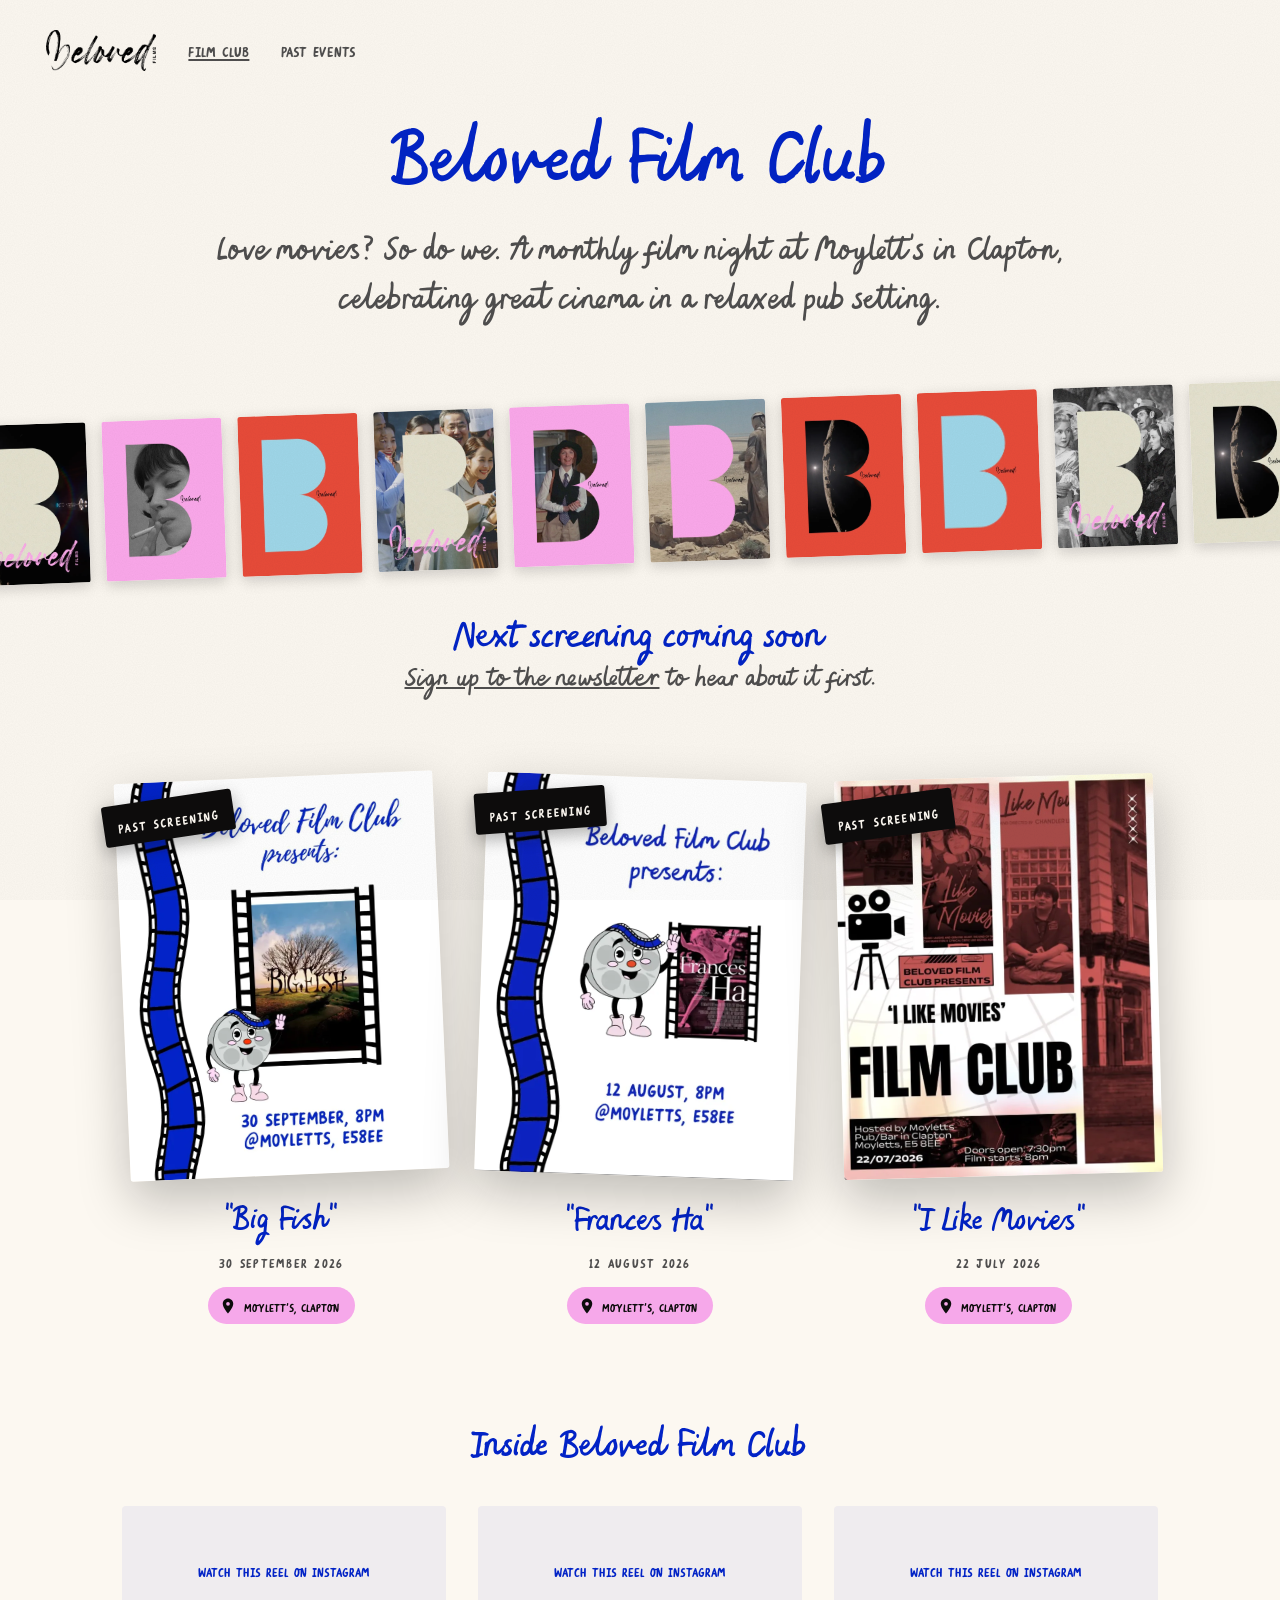
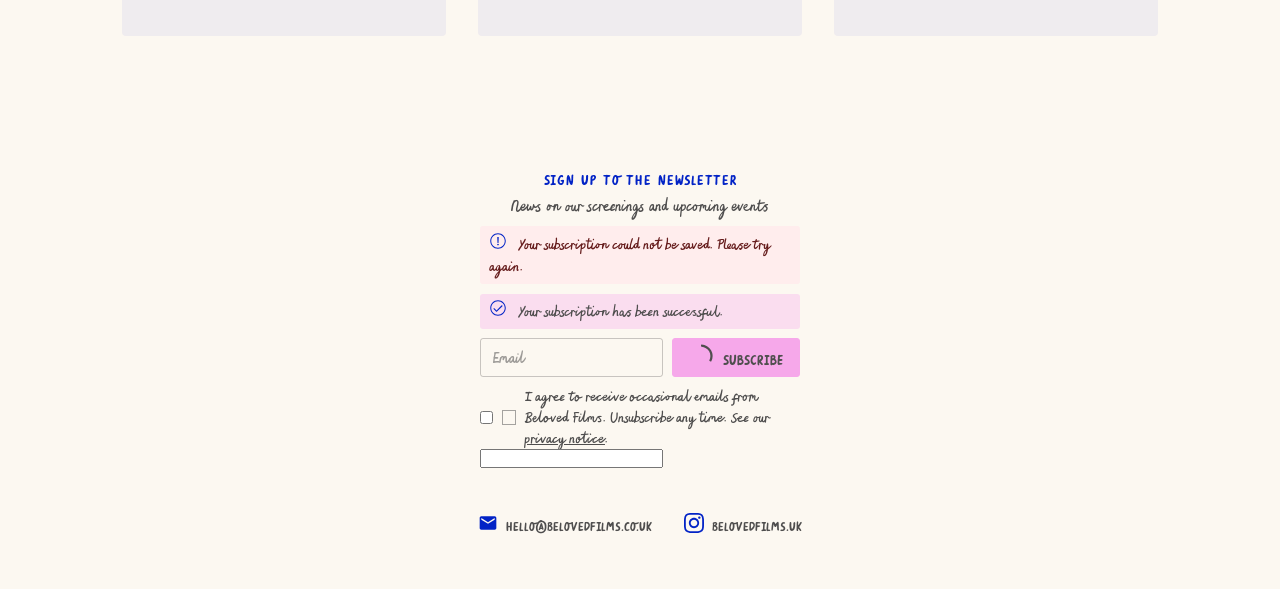
==== commit 7c80adaf: "jpg to webp" ====
--- a/film-club/index.html
+++ b/film-club/index.html
@@ -286,7 +286,7 @@
     <main class="screenings" id="screenings">
         <article class="screening" data-date="2026-07-22">
             <a class="screening-poster" href="https://www.tickettailor.com/events/moyletts/2307370" target="_blank" rel="noopener noreferrer" aria-label="Tickets and details: I Like Movies">
-                <img src="../assets/images/film-club/i-like-movies.jpg" alt="Beloved Film Club presents I Like Movies - 22 July" loading="lazy">
+                <img src="../assets/images/film-club/i-like-movies.webp" alt="Beloved Film Club presents I Like Movies - 22 July" loading="lazy">
                 <span class="poster-cta">Get tickets</span>
             </a>
             <h2 class="screening-title">"I Like Movies"</h2>
@@ -296,7 +296,7 @@
 
         <article class="screening" data-date="2026-08-12">
             <a class="screening-poster" href="https://www.tickettailor.com/events/belovedfilms/2335252" target="_blank" rel="noopener noreferrer" aria-label="Tickets and details: Frances Ha">
-                <img src="../assets/images/film-club/frances-ha.jpg" alt="Beloved Film Club presents Frances Ha - 12 August" loading="lazy">
+                <img src="../assets/images/film-club/frances-ha.webp" alt="Beloved Film Club presents Frances Ha - 12 August" loading="lazy">
                 <span class="poster-cta">Get tickets</span>
             </a>
             <h2 class="screening-title">"Frances Ha"</h2>
@@ -306,7 +306,7 @@
 
         <article class="screening" data-date="2026-09-30">
             <a class="screening-poster" href="https://www.tickettailor.com/events/belovedfilms/2417610" target="_blank" rel="noopener noreferrer" aria-label="Tickets and details: Big Fish">
-                <img src="../assets/images/film-club/big-fish.jpg" alt="Beloved Film Club presents Big Fish - 30 September" loading="lazy">
+                <img src="../assets/images/film-club/big-fish.webp" alt="Beloved Film Club presents Big Fish - 30 September" loading="lazy">
                 <span class="poster-cta">Get tickets</span>
             </a>
             <h2 class="screening-title">"Big Fish"</h2>
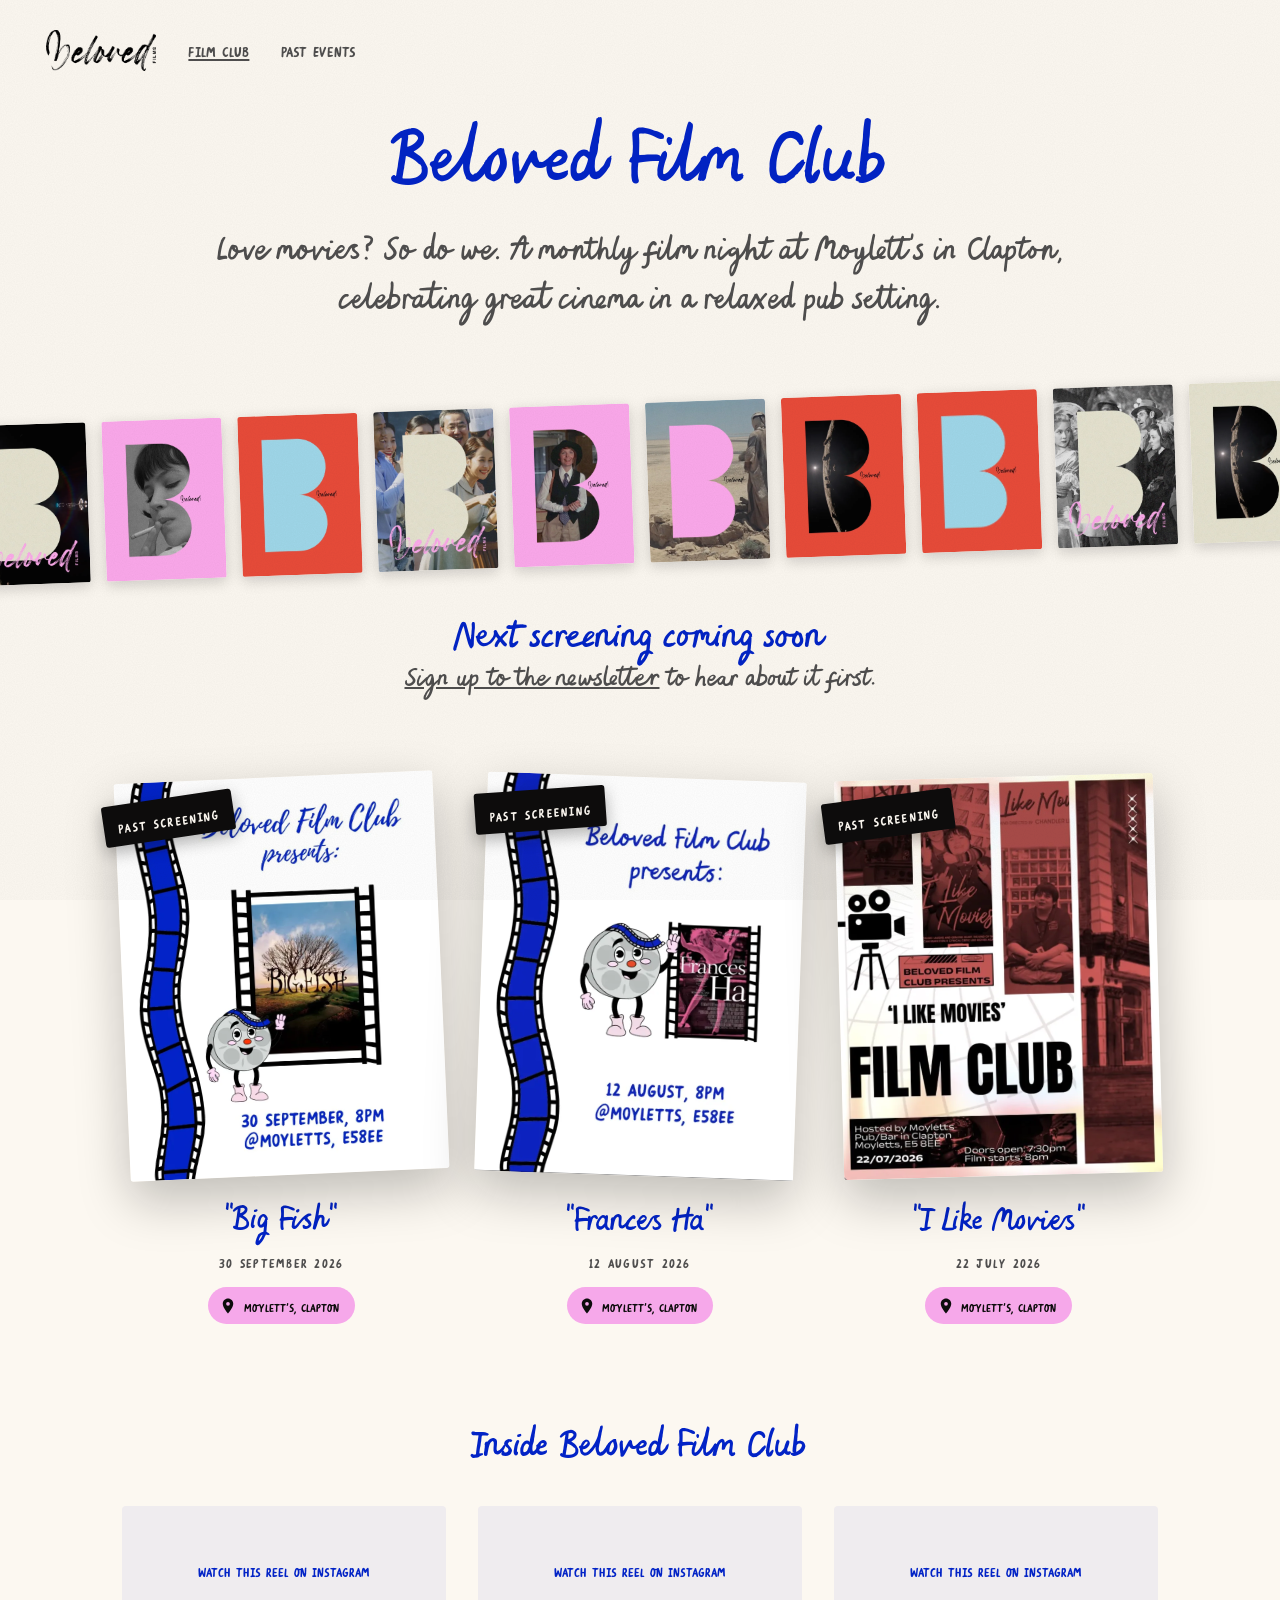
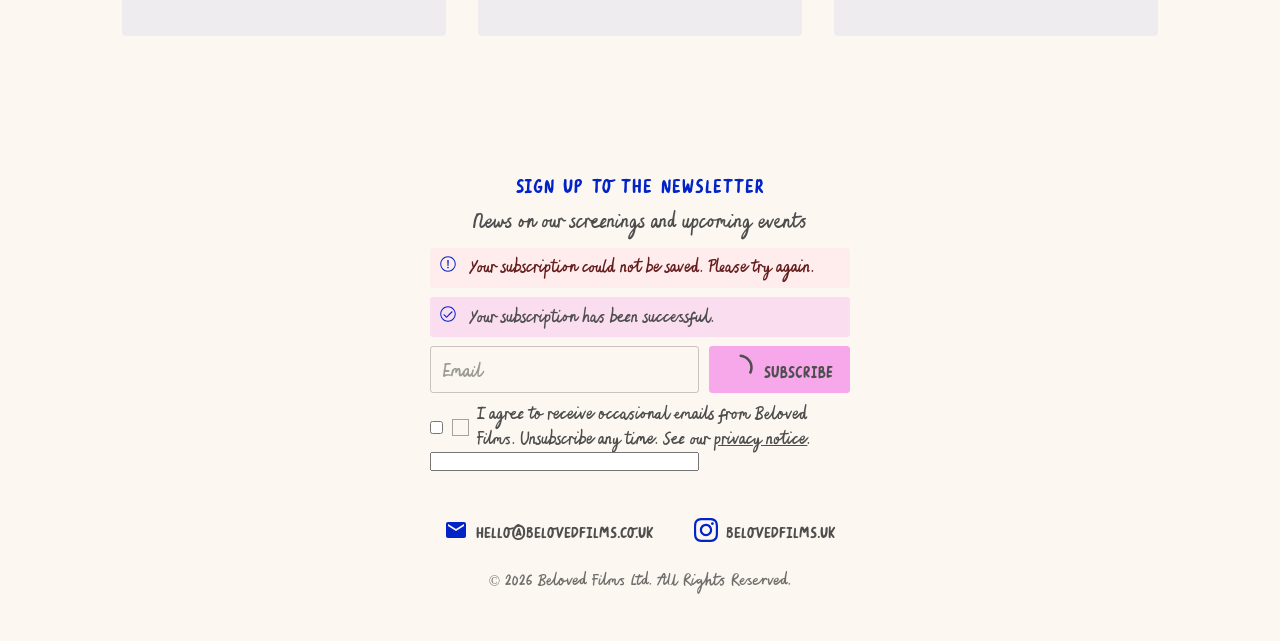
==== commit 306c55f2: "multiple styling improvements _ policy page" ====
--- a/film-club/index.html
+++ b/film-club/index.html
@@ -341,6 +341,7 @@
     <footer class="footer">
         <div id="newsletter"></div>
         <div class="footer-social" id="footerSocial"></div>
+        <p class="copyright"><span class="copyright-mark">©</span> <span class="year">2026</span> Beloved Films Ltd. All Rights Reserved.</p>
     </footer>
 
     <div class="grain" aria-hidden="true"></div>
--- a/assets/site.css
+++ b/assets/site.css
@@ -52,7 +52,6 @@
     right: 2rem;
     z-index: 10;
     display: flex;
-    justify-content: space-between;
     align-items: center;
     pointer-events: none;
 }
@@ -66,7 +65,6 @@
     padding: 0.4rem 0.9rem;
     border-radius: 3px;
 }
-
 
 .nav-links a {
     font-size: 1.5rem;
@@ -167,7 +165,7 @@
     padding: 3rem 2rem;
     text-align: center;
     font-family: 'Font All Caps', 'Georgia', serif;
-    font-size: 1.3rem;
+    font-size: 1.6rem;
 }
 
 .footer a {
@@ -179,8 +177,8 @@
 }
 
 .footer svg {
-    width: 20px;
-    height: 20px;
+    width: 24px;
+    height: 24px;
     fill: #0223C6;
     flex-shrink: 0;
     margin-top: -3px;
@@ -194,8 +192,25 @@
     display: flex;
     justify-content: center;
     flex-wrap: wrap;
-    gap: 0.75rem 2rem;
+    gap: 0.75rem 2.5rem;
     padding-top: 1rem;
+}
+
+/* Copyright line; site.js keeps the year current */
+.copyright {
+    font-family: 'Font Script', 'Georgia', serif;
+    font-size: 1.1rem;
+    line-height: 1.4;
+    color: #4f4e4e;
+    opacity: 0.8;
+}
+
+/* The script font draws © high above the line, so use a plain font for it */
+.copyright-mark {
+    font-family: 'Georgia', serif;
+    font-size: 0.85em;
+    position: relative;
+    top: 0.05em;
 }
 
 /* Scroll reveal */
@@ -233,10 +248,6 @@
         padding: 0.3rem 0.6rem;
     }
 
-    .nav-links a {
-        font-size: 1.2rem;
-    }
-
     .hero {
         padding: 6rem 1.5rem 2rem;
     }
@@ -255,12 +266,17 @@
 }
 
 @media (max-width: 480px) {
+    .footer {
+        font-size: 1.3rem;
+        padding-bottom: 5rem;
+    }
+
     .nav-links {
         gap: 0.9rem;
     }
 
     .nav-links a {
-        font-size: 1rem;
+        font-size: 1.3rem;
     }
 
     .logo {
--- a/assets/newsletter.css
+++ b/assets/newsletter.css
@@ -1,11 +1,11 @@
 /* Newsletter (Brevo form) */
 .newsletter {
     width: 100%;
-    max-width: 320px;
+    max-width: 420px;
     margin: 0 auto 0.5rem;
     text-align: center;
     font-family: 'Font Script', 'Georgia', serif;
-    font-size: 1.05rem;
+    font-size: 1.4rem;
     line-height: 1.4;
     color: #4f4e4e;
 }
@@ -13,14 +13,14 @@
 .newsletter-title {
     font-family: 'Font All Caps', 'Georgia', serif;
     font-weight: normal;
-    font-size: 1.5rem;
+    font-size: 2rem;
     line-height: 1.2;
     letter-spacing: 0.03em;
     color: #0223C6;
     margin-bottom: 0.15rem;
 }
 
-.newsletter-intro { margin: 0 0 0.5rem; }
+.newsletter-intro { margin: 0 0 0.75rem; }
 
 .newsletter a { color: inherit; text-decoration: underline; display: inline; gap: 0; }
 .newsletter a:hover { text-decoration: none; }
@@ -74,8 +74,8 @@
 .newsletter #sib-form .sib-form-block__button {
     display: block;
     box-sizing: border-box;
-    height: 2.4rem;
-    line-height: 2.4rem;
+    height: 2.9rem;
+    line-height: 2.9rem;
     border-radius: 3px;
 }
 
@@ -85,7 +85,7 @@
     background: transparent;
     border: 1px solid rgba(79, 78, 78, 0.3);
     font-family: 'Font Script', 'Georgia', serif;
-    font-size: 1.05rem;
+    font-size: 1.3rem;
     color: #4f4e4e;
 }
 
@@ -108,7 +108,7 @@
     border: 1px solid #f6a8ea;
     font-family: 'Font All Caps', 'Georgia', serif;
     font-weight: normal;
-    font-size: 1.5rem;
+    font-size: 1.7rem;
     color: #4f4e4e;
     cursor: pointer;
     transition: opacity 0.2s ease;
@@ -133,7 +133,7 @@
 .newsletter #sib-form .entry__choice label,
 .newsletter #sib-form .entry__choice label * {
     font-family: 'Font Script', 'Georgia', serif;
-    font-size: 1rem;
+    font-size: 1.2rem;
     line-height: 1.3;
     color: #4f4e4e;
 }
@@ -143,8 +143,8 @@
 
 .newsletter #sib-form .checkbox {
     flex-shrink: 0;
-    width: 0.9rem;
-    height: 0.9rem;
+    width: 1.05rem;
+    height: 1.05rem;
     margin: 0;
     background: transparent;
     border: 1px solid rgba(79, 78, 78, 0.5);
@@ -161,7 +161,7 @@
 /* Validation and result messages */
 .newsletter .entry__error {
     font-family: 'Font Script', 'Georgia', serif;
-    font-size: 0.9rem;
+    font-size: 1.1rem;
     line-height: 1.3;
     color: #b3261e;
     margin: 0.3rem 0 0;
@@ -169,13 +169,18 @@
 
 .newsletter .entry__error:empty { margin: 0; }
 
+/* Brevo hides error labels by default; show ours whenever it has text */
+.newsletter .entry__error:not(:empty) { display: block; }
+
+.newsletter #sib-form .newsletter-optin--error .checkbox { border-color: #b3261e; }
+
 .newsletter .sib-form-message-panel {
     max-width: none;
     margin: 0 0 0.6rem;
     padding: 0;
     border-radius: 3px;
     font-family: 'Font Script', 'Georgia', serif;
-    font-size: 1rem;
+    font-size: 1.2rem;
     text-align: left;
 }
 
@@ -185,6 +190,7 @@
 .newsletter .sib-form-message-panel .sib-icon { width: 16px; height: 16px; margin: 0 0.5rem 0 0; }
 
 @media (max-width: 480px) {
+    .newsletter { font-size: 1.3rem; }
     .newsletter #sib-form { grid-template-columns: minmax(0, 1fr); }
     .newsletter #sib-form .newsletter-submit { margin-top: 0.6rem; }
 }
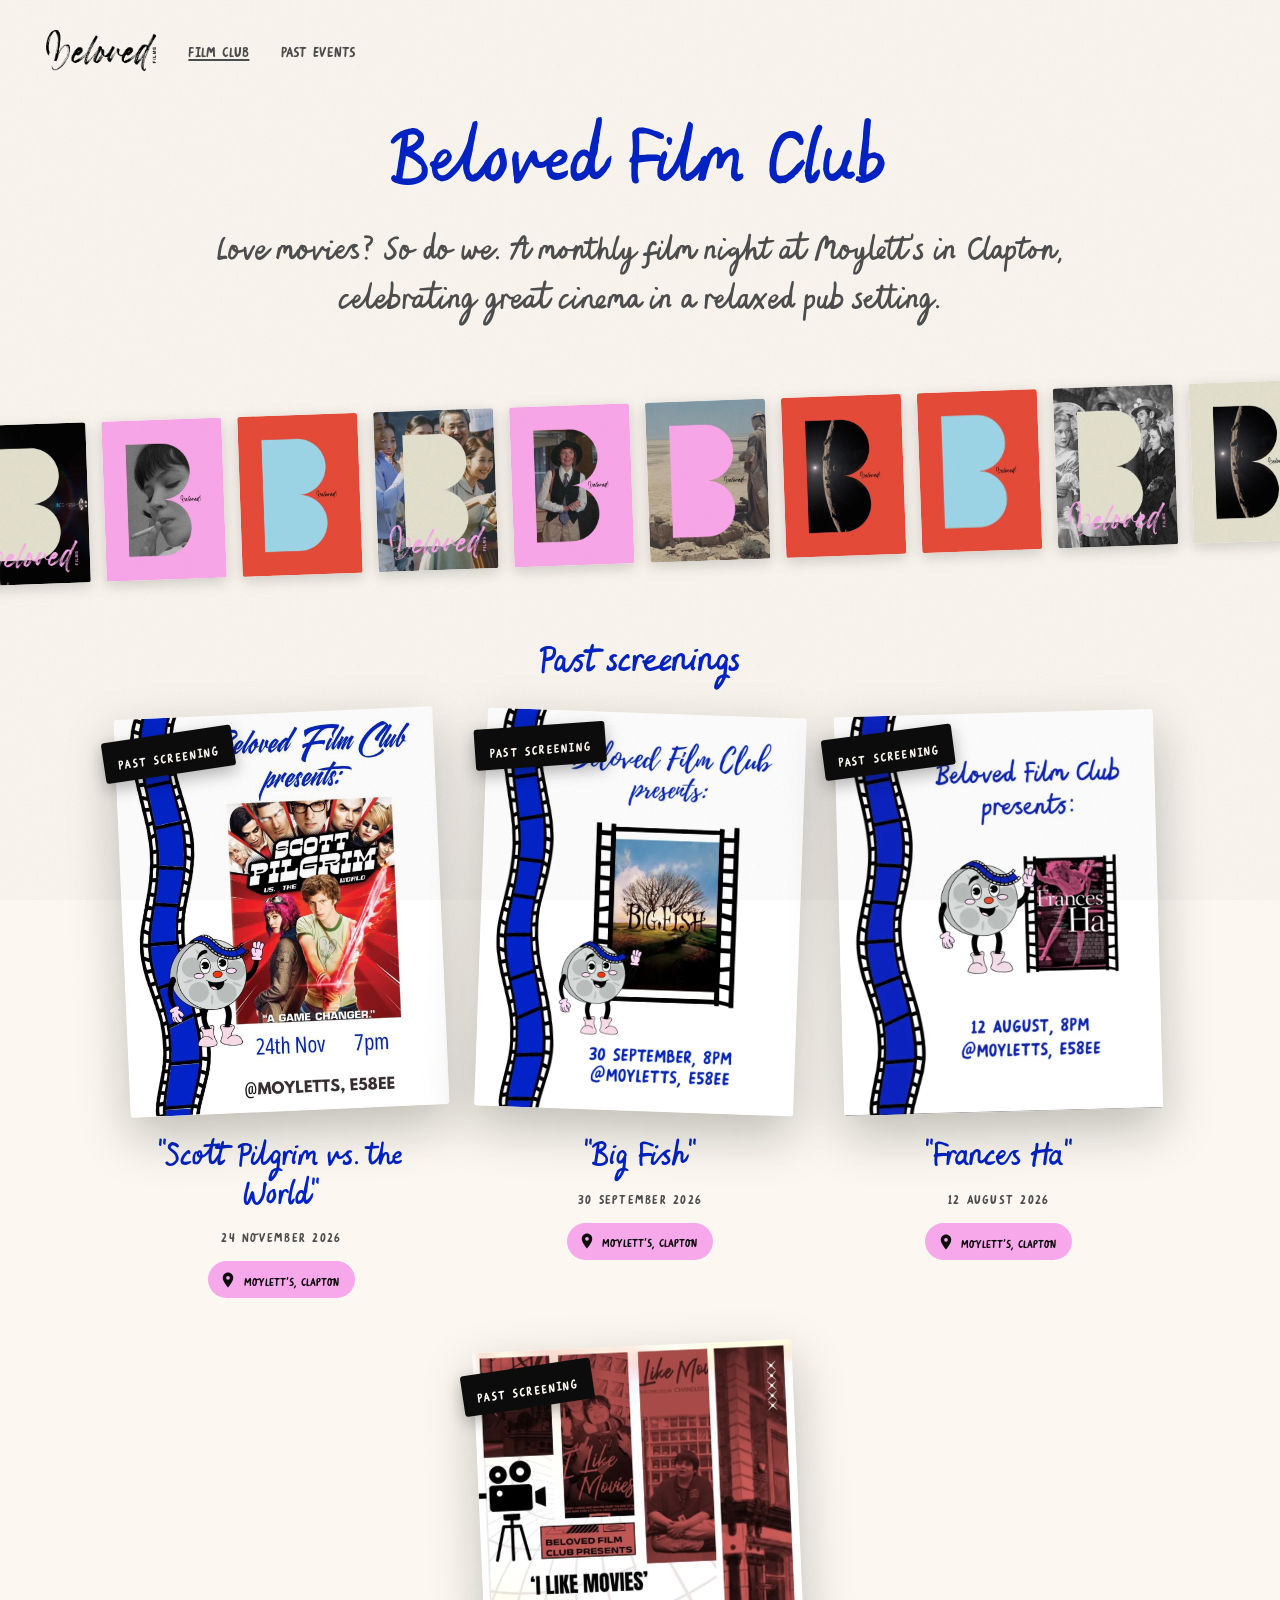
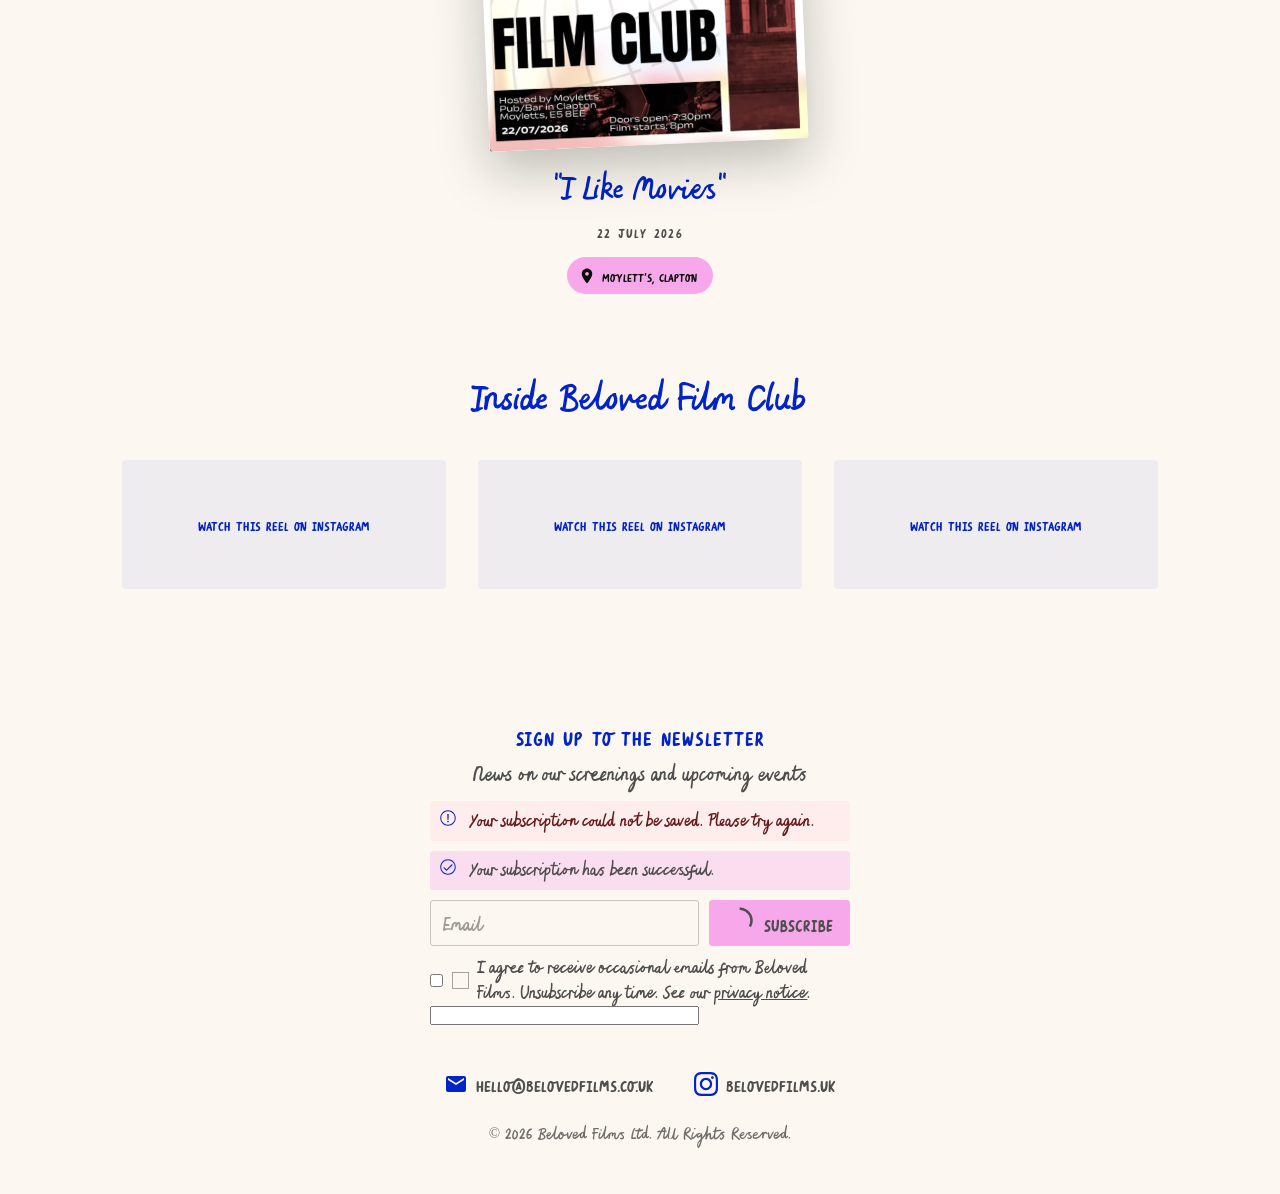
==== commit c91ab268: "event added" ====
--- a/film-club/index.html
+++ b/film-club/index.html
@@ -59,13 +59,30 @@
         }
 
         /* Screenings */
+        .screenings-heading {
+            font-family: 'Font Script Alt', sans-serif;
+            font-weight: normal;
+            font-size: 2.5rem;
+            line-height: 1.15;
+            text-align: center;
+            margin: 1.5rem auto 0;
+            padding: 0 2rem;
+            color: #0223C6;
+        }
+
         .screenings {
             max-width: 1100px;
             margin: 0 auto;
-            padding: 2rem 2rem 5rem;
-            display: grid;
-            grid-template-columns: repeat(3, minmax(0, 1fr));
+            padding: 2rem 2rem 4rem;
+            display: flex;
+            flex-wrap: wrap;
+            justify-content: center;
             gap: 3rem 2.5rem;
+        }
+
+        .screenings > .screening {
+            flex: 0 0 calc((100% - 5rem) / 3);
+            min-width: 0;
         }
 
         .screening {
@@ -164,12 +181,74 @@
             }
         }
 
+        /* A lone upcoming screening: poster beside the details instead of filling the page */
+        .screening-buy {
+            display: none;
+        }
+
+        @media (min-width: 901px) {
+            .screenings.is-featured {
+                max-width: 780px;
+                padding-top: 1.5rem;
+                padding-bottom: 3rem;
+            }
+
+            .is-featured > .screening {
+                flex-basis: 100%;
+                display: grid;
+                grid-template-columns: 300px 1fr;
+                grid-template-rows: 1fr repeat(4, auto) 1fr;
+                column-gap: 3.5rem;
+                row-gap: 0.9rem;
+                text-align: left;
+                justify-items: start;
+                align-items: start;
+            }
+
+            .is-featured .screening-poster {
+                grid-column: 1;
+                grid-row: 1 / -1;
+                margin-bottom: 0;
+            }
+
+            .is-featured .screening-title,
+            .is-featured .screening-date,
+            .is-featured .venue,
+            .is-featured .screening-buy {
+                grid-column: 2;
+            }
+
+            .is-featured .screening-title { grid-row: 2; font-size: 3rem; }
+            .is-featured .screening-date { grid-row: 3; font-size: 1.5rem; }
+            .is-featured .venue { grid-row: 4; }
+
+            .is-featured .screening-buy {
+                grid-row: 5;
+                display: inline-block;
+                margin-top: 0.6rem;
+                padding: 0.9rem 1.8rem 0.7rem;
+                border-radius: 3px;
+                background-color: #0223C6;
+                color: #FCF8F1;
+                font-family: 'Font All Caps', 'Georgia', serif;
+                font-size: 1.6rem;
+                letter-spacing: 0.06em;
+                text-decoration: none;
+                transition: opacity 0.3s ease;
+            }
+
+            .is-featured .screening-buy:hover { opacity: 0.85; }
+        }
+
         @media (max-width: 900px) {
             .screenings {
-                grid-template-columns: minmax(0, 1fr);
                 max-width: 420px;
-                padding: 1rem 1.5rem 4rem;
+                padding: 1rem 1.5rem 3rem;
                 gap: 4rem;
+            }
+
+            .screenings > .screening {
+                flex-basis: 100%;
             }
 
             .hero-intro {
@@ -278,18 +357,23 @@
         <div class="ribbon-track" id="ribbonTrack"></div>
     </div>
 
+    <!-- Re-enable when there is no upcoming screening (the script shows it automatically)
     <p class="screenings-notice" id="screeningsNotice" hidden>
         <strong>Next screening coming soon</strong>
         <a href="#newsletter">Sign up to the newsletter</a> to hear about it first.
     </p>
-
-    <main class="screenings" id="screenings">
+    -->
+
+    <main>
+    <section id="upcomingSection">
+    <h2 class="screenings-heading">Upcoming screenings</h2>
+    <div class="screenings" id="screenings">
         <article class="screening" data-date="2026-07-22">
             <a class="screening-poster" href="https://www.tickettailor.com/events/moyletts/2307370" target="_blank" rel="noopener noreferrer" aria-label="Tickets and details: I Like Movies">
                 <img src="../assets/images/film-club/i-like-movies.webp" alt="Beloved Film Club presents I Like Movies - 22 July" loading="lazy">
                 <span class="poster-cta">Get tickets</span>
             </a>
-            <h2 class="screening-title">"I Like Movies"</h2>
+            <h3 class="screening-title">"I Like Movies"</h3>
             <p class="screening-date">22 July 2026</p>
             <span class="venue"><svg aria-hidden="true" focusable="false"><use href="#pin"/></svg> Moylett's, Clapton</span>
         </article>
@@ -299,7 +383,7 @@
                 <img src="../assets/images/film-club/frances-ha.webp" alt="Beloved Film Club presents Frances Ha - 12 August" loading="lazy">
                 <span class="poster-cta">Get tickets</span>
             </a>
-            <h2 class="screening-title">"Frances Ha"</h2>
+            <h3 class="screening-title">"Frances Ha"</h3>
             <p class="screening-date">12 August 2026</p>
             <span class="venue"><svg aria-hidden="true" focusable="false"><use href="#pin"/></svg> Moylett's, Clapton</span>
         </article>
@@ -309,10 +393,27 @@
                 <img src="../assets/images/film-club/big-fish.webp" alt="Beloved Film Club presents Big Fish - 30 September" loading="lazy">
                 <span class="poster-cta">Get tickets</span>
             </a>
-            <h2 class="screening-title">"Big Fish"</h2>
+            <h3 class="screening-title">"Big Fish"</h3>
             <p class="screening-date">30 September 2026</p>
             <span class="venue"><svg aria-hidden="true" focusable="false"><use href="#pin"/></svg> Moylett's, Clapton</span>
         </article>
+
+        <article class="screening" data-date="2026-11-24">
+            <a class="screening-poster" href="https://www.tickettailor.com/events/belovedfilms/2518081" target="_blank" rel="noopener noreferrer" aria-label="Tickets and details: Scott Pilgrim vs. the World">
+                <img src="../assets/images/film-club/scott.webp" alt="Beloved Film Club presents Scott Pilgrim vs. the World - 24 November" loading="lazy">
+                <span class="poster-cta">Get tickets</span>
+            </a>
+            <h3 class="screening-title">"Scott Pilgrim vs. the World"</h3>
+            <p class="screening-date">24 November 2026</p>
+            <span class="venue"><svg aria-hidden="true" focusable="false"><use href="#pin"/></svg> Moylett's, Clapton</span>
+        </article>
+    </div>
+    </section>
+
+    <section id="pastSection" hidden>
+    <h2 class="screenings-heading">Past screenings</h2>
+    <div class="screenings" id="pastScreenings"></div>
+    </section>
     </main>
 
     <section class="reels">
@@ -341,7 +442,7 @@
     <footer class="footer">
         <div id="newsletter"></div>
         <div class="footer-social" id="footerSocial"></div>
-        <p class="copyright"><span class="copyright-mark">©</span> <span class="year">2026</span> Beloved Films Ltd. All Rights Reserved.</p>
+        <p class="copyright"><span class="copyright-mark">©</span> 2026 Beloved Films Ltd. All Rights Reserved.</p>
     </footer>
 
     <div class="grain" aria-hidden="true"></div>
@@ -350,7 +451,7 @@
     <script src="../assets/site.js"></script>
 
     <script>
-        // Upcoming screenings first (soonest on top), then past ones (most recent first)
+        // Upcoming screenings (soonest first) and past ones (most recent first) go in separate sections
         const list = document.getElementById('screenings');
         const today = new Date().toLocaleDateString('en-CA'); // local YYYY-MM-DD
         const cards = Array.from(list.children);
@@ -370,8 +471,24 @@
             .sort(function (a, b) { return a.dataset.date.localeCompare(b.dataset.date); });
         const past = cards.filter(function (c) { return c.classList.contains('past'); })
             .sort(function (a, b) { return b.dataset.date.localeCompare(a.dataset.date); });
-        upcoming.concat(past).forEach(function (c) { list.appendChild(c); });
-        document.getElementById('screeningsNotice').hidden = upcoming.length > 0;
+        const pastList = document.getElementById('pastScreenings');
+        upcoming.forEach(function (c) { list.appendChild(c); });
+        past.forEach(function (c) { pastList.appendChild(c); });
+        if (upcoming.length === 1) {
+            const card = upcoming[0];
+            const buy = document.createElement('a');
+            buy.className = 'screening-buy';
+            buy.href = card.querySelector('.screening-poster').href;
+            buy.target = '_blank';
+            buy.rel = 'noopener noreferrer';
+            buy.textContent = 'Get tickets';
+            card.appendChild(buy);
+            list.classList.add('is-featured');
+        }
+        document.getElementById('upcomingSection').hidden = upcoming.length === 0;
+        document.getElementById('pastSection').hidden = past.length === 0;
+        const notice = document.getElementById('screeningsNotice');
+        if (notice) notice.hidden = upcoming.length > 0;
 
         // Load Instagram's embed script only when the reels come into view
         const reels = document.getElementById('reels');
--- a/assets/site.css
+++ b/assets/site.css
@@ -196,7 +196,7 @@
     padding-top: 1rem;
 }
 
-/* Copyright line; site.js keeps the year current */
+/* Copyright line */
 .copyright {
     font-family: 'Font Script', 'Georgia', serif;
     font-size: 1.1rem;
@@ -210,7 +210,7 @@
     font-family: 'Georgia', serif;
     font-size: 0.85em;
     position: relative;
-    top: 0.05em;
+    top: -0.04em;
 }
 
 /* Scroll reveal */
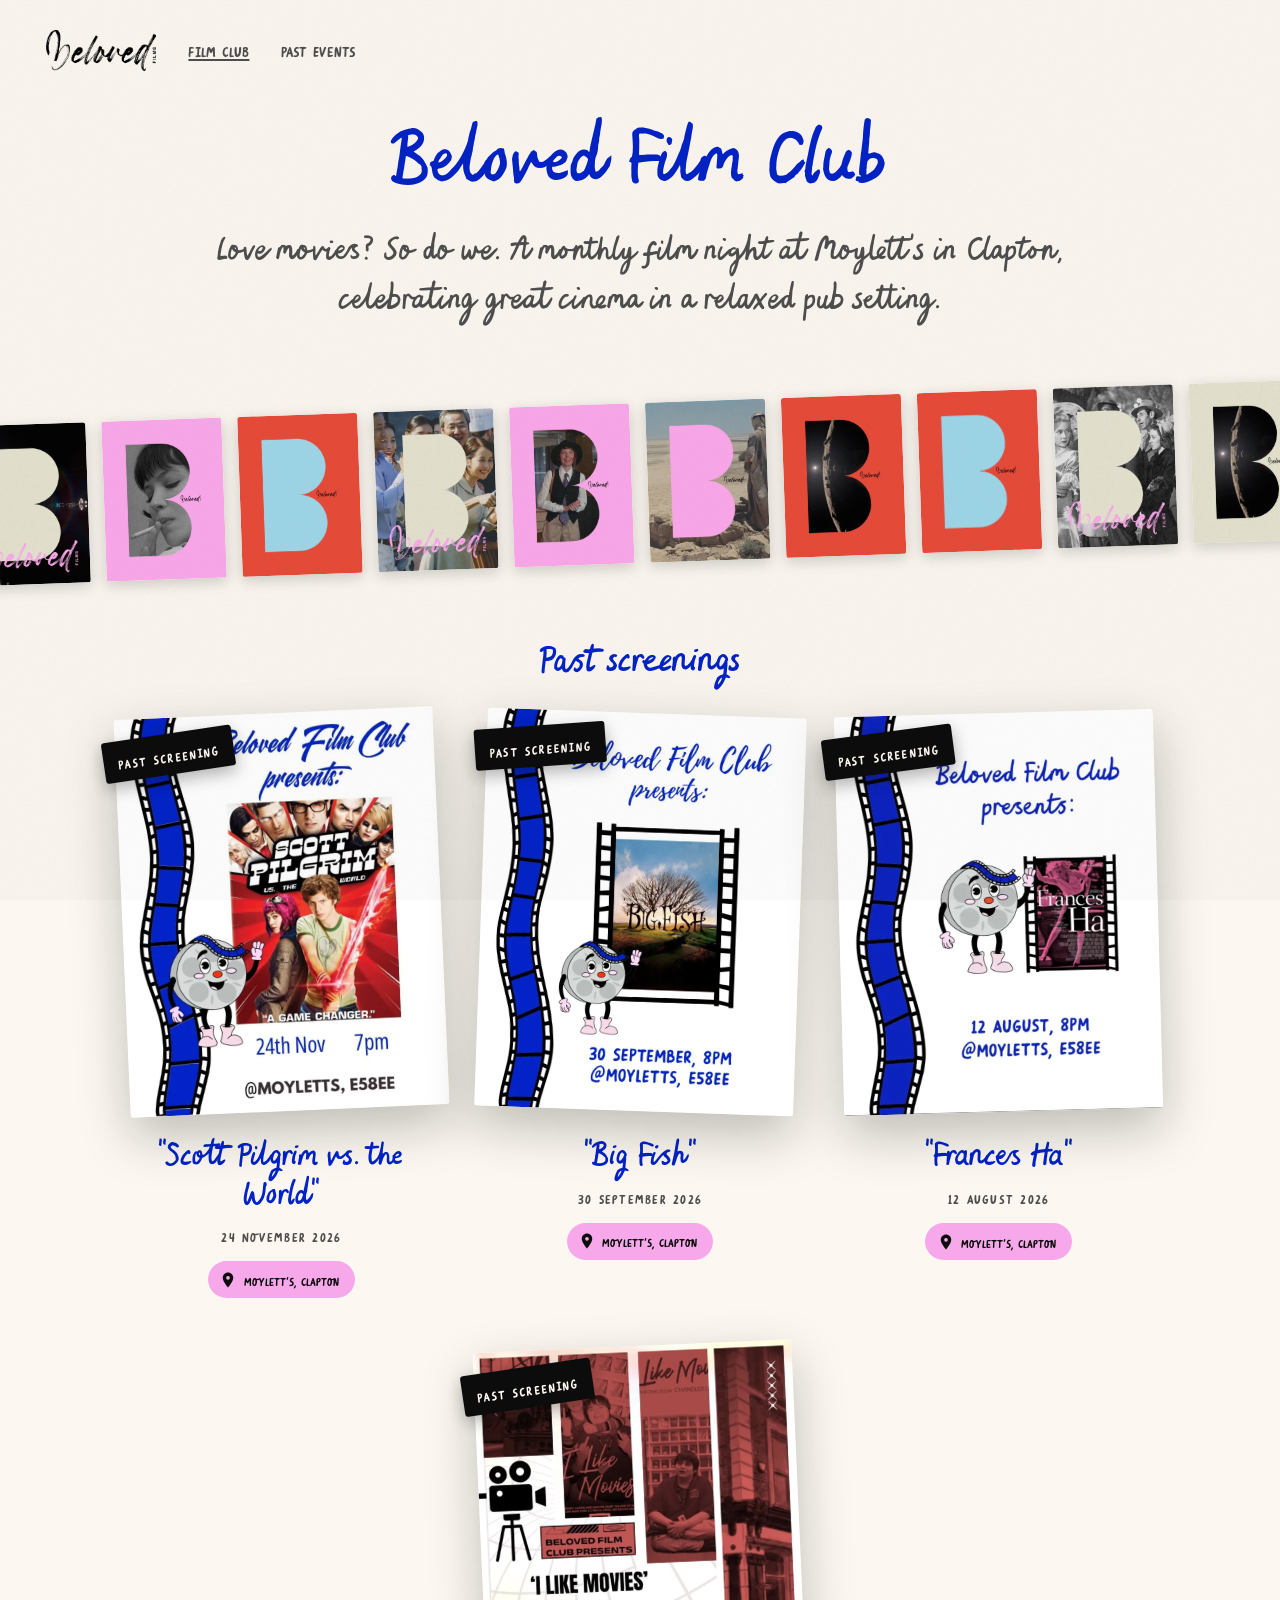
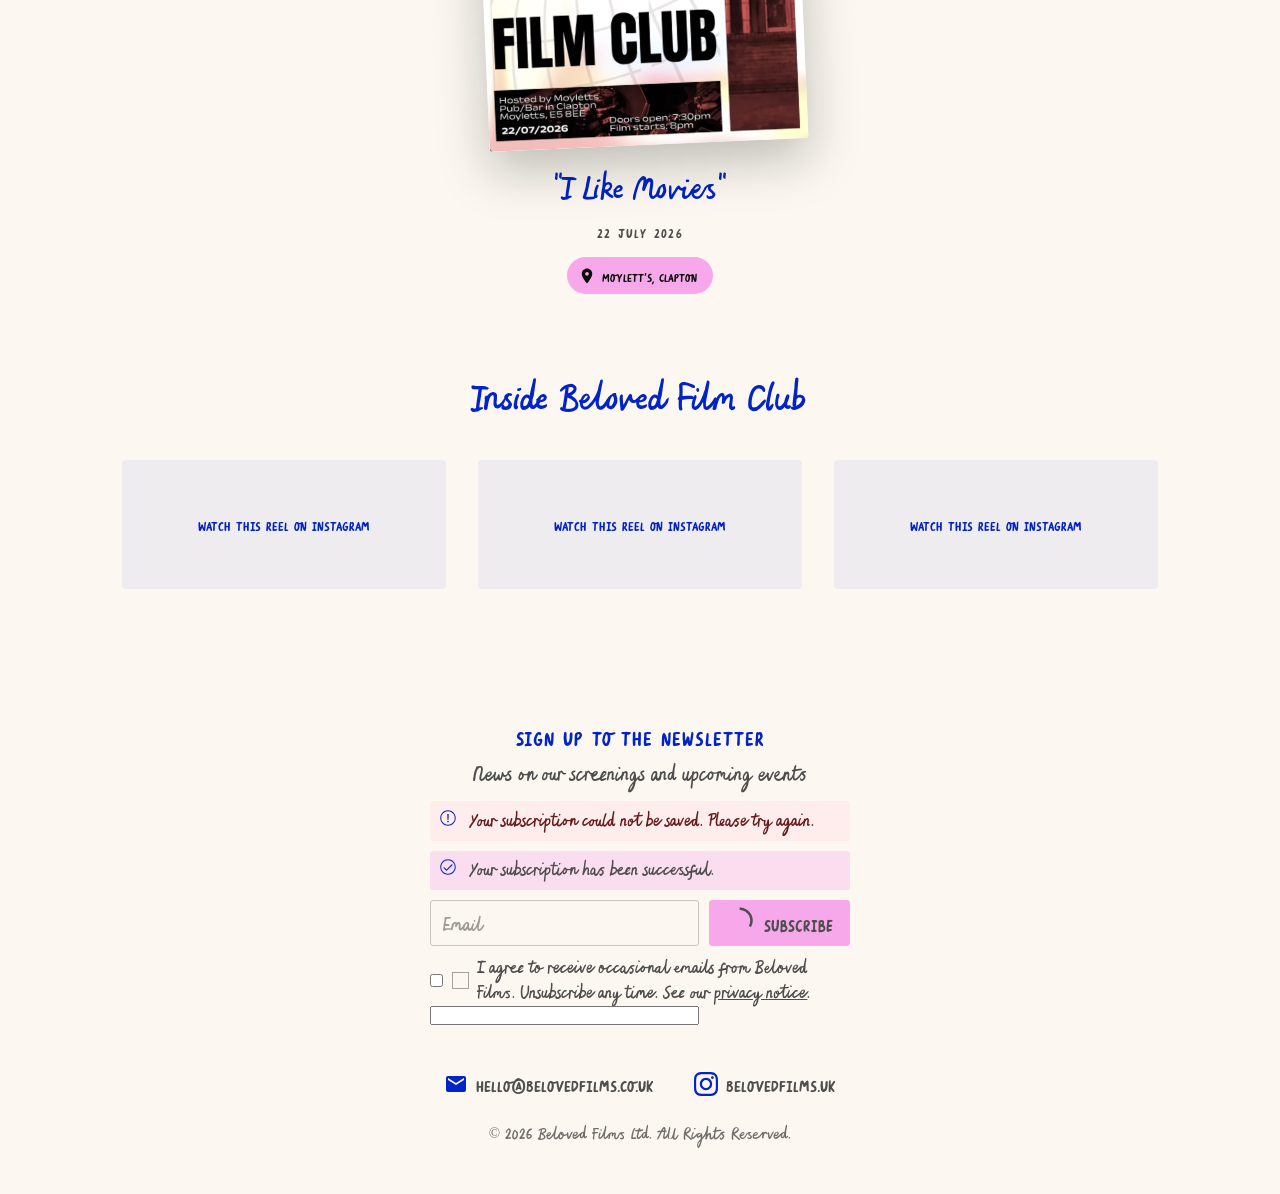
==== commit f41fca4b: "few imprvs" ====
--- a/film-club/index.html
+++ b/film-club/index.html
@@ -442,7 +442,7 @@
     <footer class="footer">
         <div id="newsletter"></div>
         <div class="footer-social" id="footerSocial"></div>
-        <p class="copyright"><span class="copyright-mark">©</span> 2026 Beloved Films Ltd. All Rights Reserved.</p>
+        <p class="copyright"><span class="copyright-mark">©</span> <span class="year">2026</span> Beloved Films Ltd. All Rights Reserved.</p>
     </footer>
 
     <div class="grain" aria-hidden="true"></div>
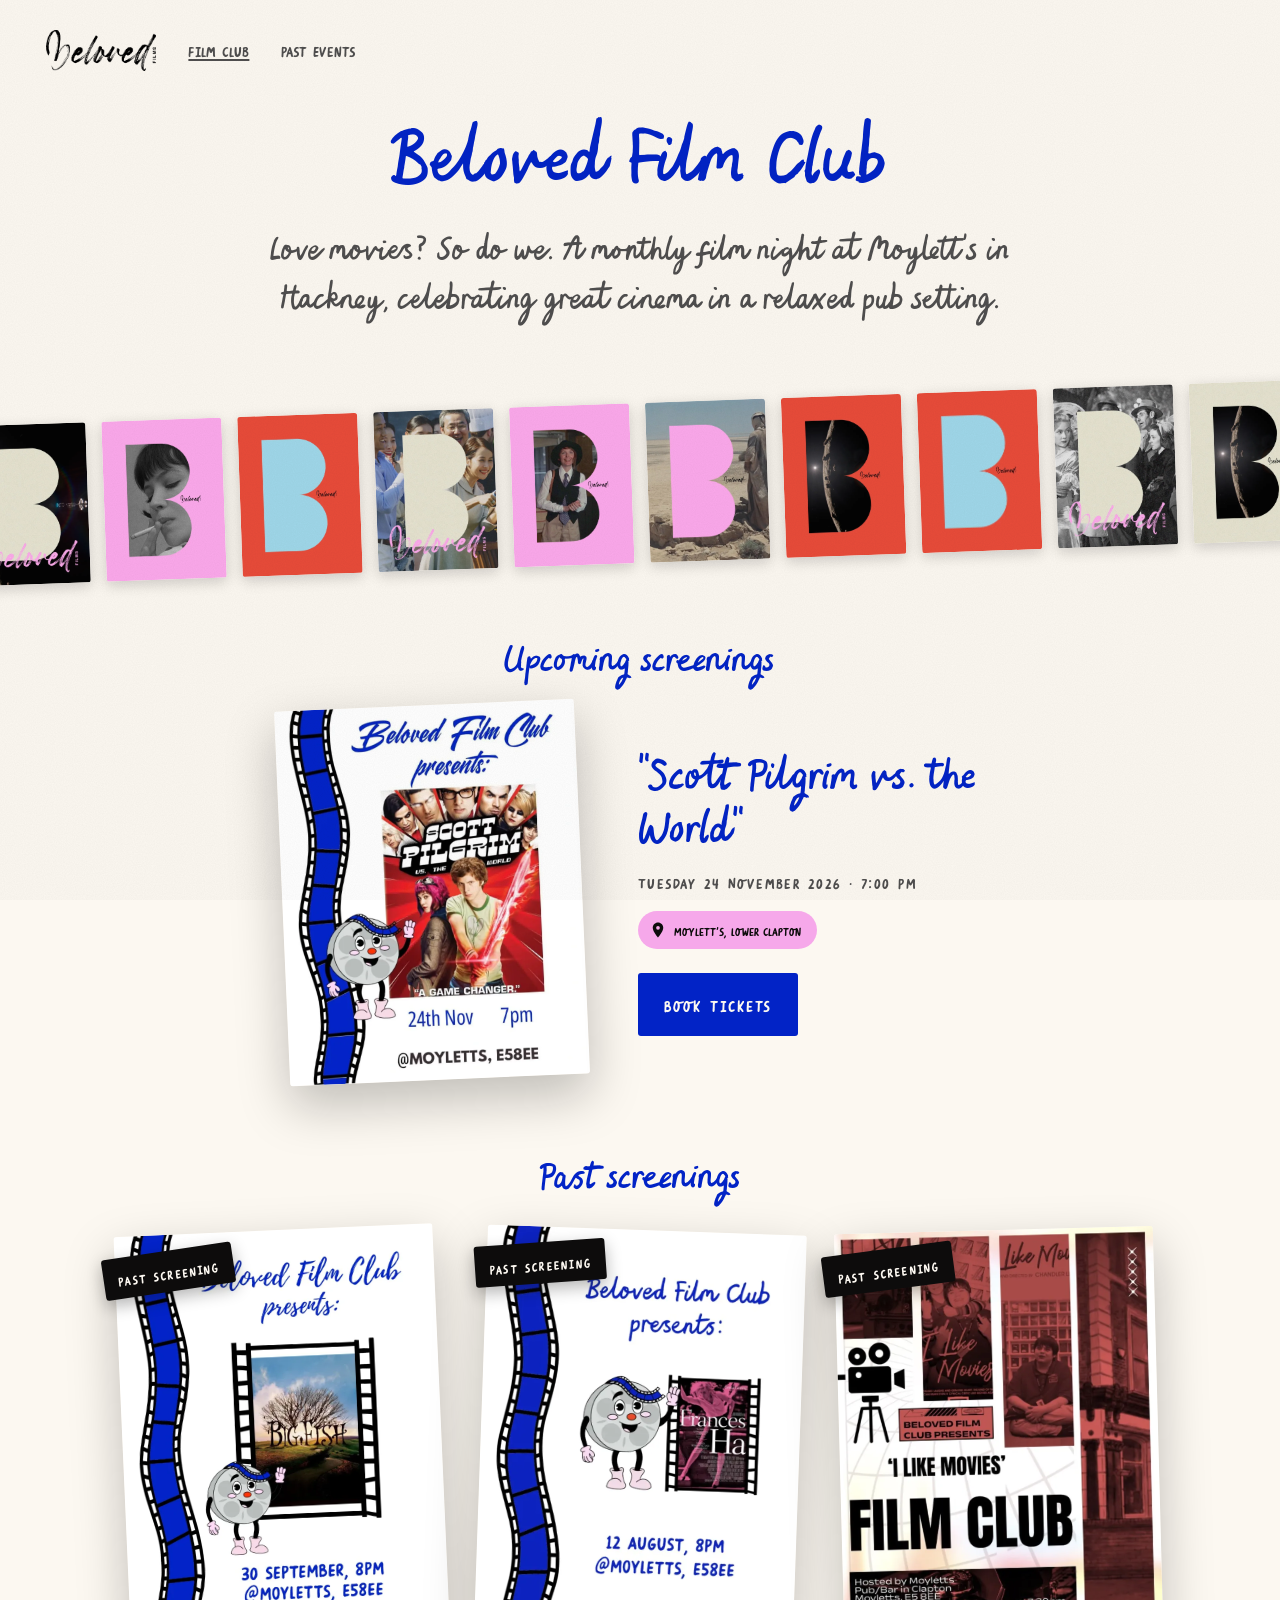
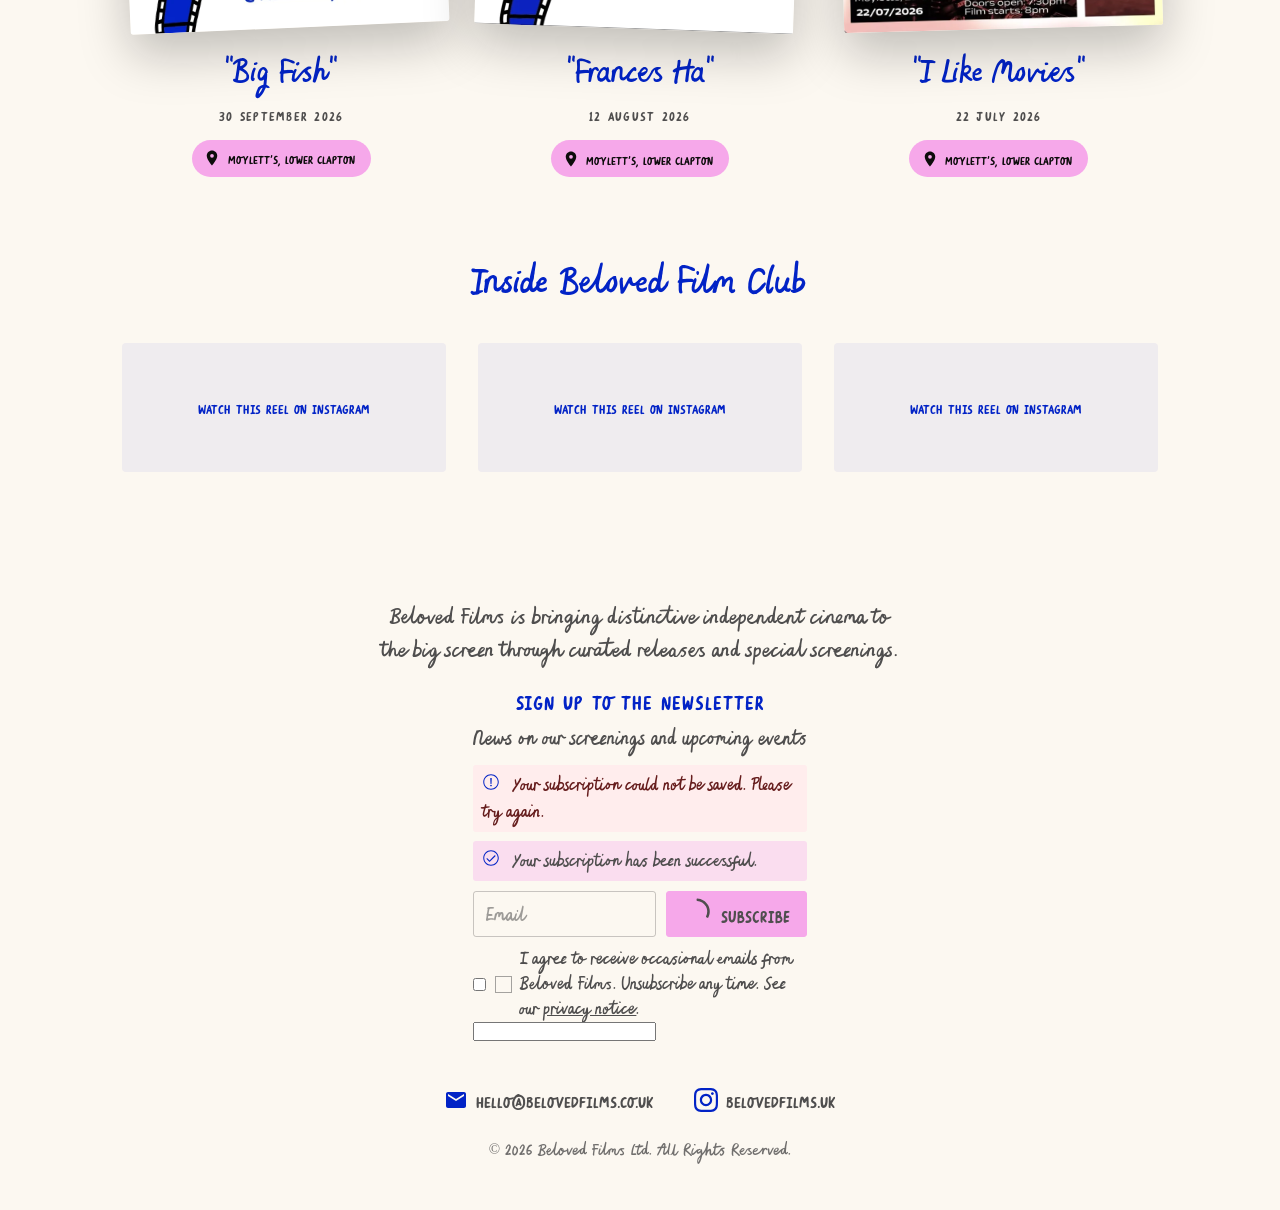
==== commit fa3bd10b: "structure changes" ====
--- a/film-club/index.html
+++ b/film-club/index.html
@@ -4,14 +4,14 @@
 <head>
     <meta charset="UTF-8">
     <meta name="viewport" content="width=device-width, initial-scale=1.0">
-    <title>Beloved Film Club - Beloved Films</title>
-    <meta name="description" content="Beloved Film Club - a monthly film night at Moylett's in Clapton, celebrating great cinema in a relaxed pub setting.">
+    <title>Beloved Film Club | Film Screenings in Hackney, London</title>
+    <meta name="description" content="Join Beloved Film Club for independent films, cult classics and community cinema nights in Hackney, London. Explore upcoming screenings and book tickets.">
     <meta name="author" content="Beloved Films">
     <link rel="canonical" href="https://www.belovedfilms.co.uk/film-club/">
     <meta property="og:type" content="website">
     <meta property="og:site_name" content="Beloved Films">
-    <meta property="og:title" content="Beloved Film Club">
-    <meta property="og:description" content="A monthly film night at Moylett's in Clapton, celebrating great cinema in a relaxed pub setting.">
+    <meta property="og:title" content="Beloved Film Club | Film Screenings in Hackney, London">
+    <meta property="og:description" content="Join Beloved Film Club for independent films, cult classics and community cinema nights in Hackney, London. Explore upcoming screenings and book tickets.">
     <meta property="og:url" content="https://www.belovedfilms.co.uk/film-club/">
     <meta property="og:image" content="https://www.belovedfilms.co.uk/assets/images/share.jpg">
     <meta property="og:image:width" content="1200">
@@ -25,6 +25,7 @@
     <link rel="preload" href="../assets/fonts/script_alt-webfont.woff2" as="font" type="font/woff2" crossorigin>
     <link rel="preload" href="../assets/fonts/all_caps-webfont.woff2" as="font" type="font/woff2" crossorigin>
     <link rel="stylesheet" href="../assets/site.css">
+    <link rel="stylesheet" href="../assets/screenings.css">
     <link rel="stylesheet" href="https://sibforms.com/forms/end-form/build/sib-styles.css">
     <link rel="stylesheet" href="../assets/newsletter.css">
     <style>
@@ -35,225 +36,8 @@
             line-height: 1.4;
         }
 
-        /* Shown by the script when no screening is coming up */
-        .screenings-notice {
-            max-width: 640px;
-            margin: 0 auto 3rem;
-            padding: 0 2rem;
-            text-align: center;
-            font-size: 1.8rem;
-            line-height: 1.4;
-        }
-
-        .screenings-notice strong {
-            display: block;
-            font-family: 'Font Script Alt', sans-serif;
-            font-weight: normal;
-            font-size: 2.5rem;
-            line-height: 1.15;
-            color: #0223C6;
-        }
-
-        .screenings-notice a {
-            color: inherit;
-        }
-
-        /* Screenings */
-        .screenings-heading {
-            font-family: 'Font Script Alt', sans-serif;
-            font-weight: normal;
-            font-size: 2.5rem;
-            line-height: 1.15;
-            text-align: center;
-            margin: 1.5rem auto 0;
-            padding: 0 2rem;
-            color: #0223C6;
-        }
-
-        .screenings {
-            max-width: 1100px;
-            margin: 0 auto;
-            padding: 2rem 2rem 4rem;
-            display: flex;
-            flex-wrap: wrap;
-            justify-content: center;
-            gap: 3rem 2.5rem;
-        }
-
-        .screenings > .screening {
-            flex: 0 0 calc((100% - 5rem) / 3);
-            min-width: 0;
-        }
-
-        .screening {
-            display: flex;
-            flex-direction: column;
-            align-items: center;
-            text-align: center;
-            gap: 0.75rem;
-        }
-
-        .screening-poster {
-            position: relative;
-            display: block;
-            width: 100%;
-            border-radius: 3px;
-            box-shadow: 0 20px 50px rgba(13, 12, 12, 0.25);
-            transition: transform 0.6s ease;
-            margin-bottom: 0.75rem;
-        }
-
-        .screening:nth-child(3n + 1) .screening-poster { transform: rotate(-2.5deg); }
-        .screening:nth-child(3n + 2) .screening-poster { transform: rotate(2deg); }
-        .screening:nth-child(3n) .screening-poster { transform: rotate(-1.5deg); }
-
-        .screening-poster:hover {
-            transform: rotate(0) scale(1.03) !important;
-        }
-
-        .screening-poster img {
-            display: block;
-            width: 100%;
-            height: auto;
-            border-radius: 3px;
-        }
-
-        .screening-title {
-            font-family: 'Font Script Alt', sans-serif;
-            font-weight: normal;
-            font-size: 2.2rem;
-            line-height: 1.1;
-            color: #0223C6;
-        }
-
-        .screening-date {
-            font-family: 'Font All Caps', 'Georgia', serif;
-            font-size: 1.3rem;
-            letter-spacing: 0.06em;
-            line-height: 1.2;
-        }
-
-        .poster-cta {
-            position: absolute;
-            inset: 0;
-            display: flex;
-            align-items: center;
-            justify-content: center;
-            border-radius: 3px;
-            background-color: rgba(13, 12, 12, 0.6);
-            color: #FCF8F1;
-            font-family: 'Font All Caps', 'Georgia', serif;
-            font-size: 2rem;
-            letter-spacing: 0.06em;
-            opacity: 0;
-            transition: opacity 0.4s ease;
-        }
-
-        .screening-poster:hover .poster-cta,
-        .screening-poster:focus-visible .poster-cta {
-            opacity: 1;
-        }
-
-        /* Stamp on screenings that have already happened */
-        .poster-stamp {
-            position: absolute;
-            top: 1rem;
-            left: -0.75rem;
-            padding: 0.35rem 0.9rem 0.15rem;
-            border-radius: 3px;
-            background-color: #0d0c0c;
-            color: #FCF8F1;
-            font-family: 'Font All Caps', 'Georgia', serif;
-            font-size: 1.3rem;
-            letter-spacing: 0.06em;
-            transform: rotate(-6deg);
-            box-shadow: 0 6px 16px rgba(13, 12, 12, 0.3);
-        }
-
-        /* Touch screens have no hover, so keep the label visible as a bar */
-        @media (hover: none) {
-            .poster-cta {
-                inset: auto 0 0 0;
-                padding: 0.6rem 0 0.4rem;
-                border-radius: 0 0 3px 3px;
-                font-size: 1.4rem;
-                opacity: 1;
-            }
-        }
-
-        /* A lone upcoming screening: poster beside the details instead of filling the page */
-        .screening-buy {
-            display: none;
-        }
-
-        @media (min-width: 901px) {
-            .screenings.is-featured {
-                max-width: 780px;
-                padding-top: 1.5rem;
-                padding-bottom: 3rem;
-            }
-
-            .is-featured > .screening {
-                flex-basis: 100%;
-                display: grid;
-                grid-template-columns: 300px 1fr;
-                grid-template-rows: 1fr repeat(4, auto) 1fr;
-                column-gap: 3.5rem;
-                row-gap: 0.9rem;
-                text-align: left;
-                justify-items: start;
-                align-items: start;
-            }
-
-            .is-featured .screening-poster {
-                grid-column: 1;
-                grid-row: 1 / -1;
-                margin-bottom: 0;
-            }
-
-            .is-featured .screening-title,
-            .is-featured .screening-date,
-            .is-featured .venue,
-            .is-featured .screening-buy {
-                grid-column: 2;
-            }
-
-            .is-featured .screening-title { grid-row: 2; font-size: 3rem; }
-            .is-featured .screening-date { grid-row: 3; font-size: 1.5rem; }
-            .is-featured .venue { grid-row: 4; }
-
-            .is-featured .screening-buy {
-                grid-row: 5;
-                display: inline-block;
-                margin-top: 0.6rem;
-                padding: 0.9rem 1.8rem 0.7rem;
-                border-radius: 3px;
-                background-color: #0223C6;
-                color: #FCF8F1;
-                font-family: 'Font All Caps', 'Georgia', serif;
-                font-size: 1.6rem;
-                letter-spacing: 0.06em;
-                text-decoration: none;
-                transition: opacity 0.3s ease;
-            }
-
-            .is-featured .screening-buy:hover { opacity: 0.85; }
-        }
-
         @media (max-width: 900px) {
-            .screenings {
-                max-width: 420px;
-                padding: 1rem 1.5rem 3rem;
-                gap: 4rem;
-            }
-
-            .screenings > .screening {
-                flex-basis: 100%;
-            }
-
-            .hero-intro {
-                font-size: 1.7rem;
-            }
+            .hero-intro { font-size: 1.7rem; }
         }
 
         /* Reels */
@@ -318,17 +102,6 @@
             }
         }
 
-        @media (max-width: 768px) {
-            .screenings-notice {
-                padding: 0 1.5rem;
-                font-size: 1.5rem;
-            }
-
-            .screenings-notice strong {
-                font-size: 2rem;
-            }
-        }
-
         .grain {
             opacity: 0.04;
         }
@@ -350,70 +123,56 @@
 
     <header class="hero">
         <h1 class="main-heading">Beloved Film Club</h1>
-        <p class="hero-intro">Love movies? So do we. A monthly film night at Moylett's in Clapton, celebrating great cinema in a relaxed pub setting.</p>
+        <p class="hero-intro">Love movies? So do we. A monthly film night at Moylett's in Hackney, celebrating great cinema in a relaxed pub setting.</p>
     </header>
 
     <div class="ribbon" aria-hidden="true">
         <div class="ribbon-track" id="ribbonTrack"></div>
     </div>
 
-    <!-- Re-enable when there is no upcoming screening (the script shows it automatically)
-    <p class="screenings-notice" id="screeningsNotice" hidden>
-        <strong>Next screening coming soon</strong>
-        <a href="#newsletter">Sign up to the newsletter</a> to hear about it first.
-    </p>
-    -->
-
     <main>
-    <section id="upcomingSection">
-    <h2 class="screenings-heading">Upcoming screenings</h2>
-    <div class="screenings" id="screenings">
-        <article class="screening" data-date="2026-07-22">
-            <a class="screening-poster" href="https://www.tickettailor.com/events/moyletts/2307370" target="_blank" rel="noopener noreferrer" aria-label="Tickets and details: I Like Movies">
-                <img src="../assets/images/film-club/i-like-movies.webp" alt="Beloved Film Club presents I Like Movies - 22 July" loading="lazy">
-                <span class="poster-cta">Get tickets</span>
-            </a>
-            <h3 class="screening-title">"I Like Movies"</h3>
-            <p class="screening-date">22 July 2026</p>
-            <span class="venue"><svg aria-hidden="true" focusable="false"><use href="#pin"/></svg> Moylett's, Clapton</span>
-        </article>
-
-        <article class="screening" data-date="2026-08-12">
-            <a class="screening-poster" href="https://www.tickettailor.com/events/belovedfilms/2335252" target="_blank" rel="noopener noreferrer" aria-label="Tickets and details: Frances Ha">
-                <img src="../assets/images/film-club/frances-ha.webp" alt="Beloved Film Club presents Frances Ha - 12 August" loading="lazy">
-                <span class="poster-cta">Get tickets</span>
-            </a>
-            <h3 class="screening-title">"Frances Ha"</h3>
-            <p class="screening-date">12 August 2026</p>
-            <span class="venue"><svg aria-hidden="true" focusable="false"><use href="#pin"/></svg> Moylett's, Clapton</span>
-        </article>
-
-        <article class="screening" data-date="2026-09-30">
-            <a class="screening-poster" href="https://www.tickettailor.com/events/belovedfilms/2417610" target="_blank" rel="noopener noreferrer" aria-label="Tickets and details: Big Fish">
-                <img src="../assets/images/film-club/big-fish.webp" alt="Beloved Film Club presents Big Fish - 30 September" loading="lazy">
-                <span class="poster-cta">Get tickets</span>
-            </a>
-            <h3 class="screening-title">"Big Fish"</h3>
-            <p class="screening-date">30 September 2026</p>
-            <span class="venue"><svg aria-hidden="true" focusable="false"><use href="#pin"/></svg> Moylett's, Clapton</span>
-        </article>
-
-        <article class="screening" data-date="2026-11-24">
-            <a class="screening-poster" href="https://www.tickettailor.com/events/belovedfilms/2518081" target="_blank" rel="noopener noreferrer" aria-label="Tickets and details: Scott Pilgrim vs. the World">
-                <img src="../assets/images/film-club/scott.webp" alt="Beloved Film Club presents Scott Pilgrim vs. the World - 24 November" loading="lazy">
-                <span class="poster-cta">Get tickets</span>
-            </a>
-            <h3 class="screening-title">"Scott Pilgrim vs. the World"</h3>
-            <p class="screening-date">24 November 2026</p>
-            <span class="venue"><svg aria-hidden="true" focusable="false"><use href="#pin"/></svg> Moylett's, Clapton</span>
+    <!-- events:upcoming:start (generated by scripts/build.mjs; edit data/events.json) -->
+    <section id="upcomingSection" aria-labelledby="upcomingHeading">
+    <h2 class="screenings-heading" id="upcomingHeading">Upcoming screenings</h2>
+    <div class="screenings is-featured">
+        <article class="screening">
+            <a class="screening-poster" href="/film-club/scott-pilgrim-vs-the-world/" aria-label="Event details: Scott Pilgrim vs. the World, 24 November 2026"><img src="/assets/images/film-club/scott.webp" alt="Beloved Film Club presents Scott Pilgrim vs. the World - 24 November" loading="lazy"><span class="poster-cta">View event</span></a>
+            <h3 class="screening-title"><a href="/film-club/scott-pilgrim-vs-the-world/">"Scott Pilgrim vs. the World"</a></h3>
+            <p class="screening-date"><time datetime="2026-11-24T19:00">Tuesday 24 November 2026</time> · 7:00 PM</p>
+            <span class="venue"><svg aria-hidden="true" focusable="false"><use href="#pin"/></svg> Moylett's, Lower Clapton</span>
+            <a class="screening-buy" href="https://www.tickettailor.com/events/belovedfilms/2518081" target="_blank" rel="noopener noreferrer">Book tickets<span class="sr-only"> for Scott Pilgrim vs. the World (opens in a new tab)</span></a>
         </article>
     </div>
     </section>
-
-    <section id="pastSection" hidden>
-    <h2 class="screenings-heading">Past screenings</h2>
-    <div class="screenings" id="pastScreenings"></div>
+    <!-- events:upcoming:end -->
+
+    <!-- events:past:start (generated by scripts/build.mjs; edit data/events.json) -->
+    <section id="pastSection" aria-labelledby="pastHeading">
+    <h2 class="screenings-heading" id="pastHeading">Past screenings</h2>
+    <div class="screenings">
+        <article class="screening">
+            <div class="screening-poster"><img src="/assets/images/film-club/big-fish.webp" alt="Beloved Film Club presents Big Fish - 30 September" loading="lazy"><span class="poster-stamp">Past screening</span></div>
+            <h3 class="screening-title">"Big Fish"</h3>
+            <p class="screening-date"><time datetime="2026-09-30">30 September 2026</time></p>
+            <span class="venue"><svg aria-hidden="true" focusable="false"><use href="#pin"/></svg> Moylett's, Lower Clapton</span>
+        </article>
+
+        <article class="screening">
+            <div class="screening-poster"><img src="/assets/images/film-club/frances-ha.webp" alt="Beloved Film Club presents Frances Ha - 12 August" loading="lazy"><span class="poster-stamp">Past screening</span></div>
+            <h3 class="screening-title">"Frances Ha"</h3>
+            <p class="screening-date"><time datetime="2026-08-12">12 August 2026</time></p>
+            <span class="venue"><svg aria-hidden="true" focusable="false"><use href="#pin"/></svg> Moylett's, Lower Clapton</span>
+        </article>
+
+        <article class="screening">
+            <div class="screening-poster"><img src="/assets/images/film-club/i-like-movies.webp" alt="Beloved Film Club presents I Like Movies - 22 July" loading="lazy"><span class="poster-stamp">Past screening</span></div>
+            <h3 class="screening-title">"I Like Movies"</h3>
+            <p class="screening-date"><time datetime="2026-07-22">22 July 2026</time></p>
+            <span class="venue"><svg aria-hidden="true" focusable="false"><use href="#pin"/></svg> Moylett's, Lower Clapton</span>
+        </article>
+    </div>
     </section>
+    <!-- events:past:end -->
     </main>
 
     <section class="reels">
@@ -440,6 +199,7 @@
     </section>
 
     <footer class="footer">
+        <p class="footer-about">Beloved Films is bringing distinctive independent cinema to the big screen through curated releases and special screenings.</p>
         <div id="newsletter"></div>
         <div class="footer-social" id="footerSocial"></div>
         <p class="copyright"><span class="copyright-mark">©</span> <span class="year">2026</span> Beloved Films Ltd. All Rights Reserved.</p>
@@ -451,45 +211,6 @@
     <script src="../assets/site.js"></script>
 
     <script>
-        // Upcoming screenings (soonest first) and past ones (most recent first) go in separate sections
-        const list = document.getElementById('screenings');
-        const today = new Date().toLocaleDateString('en-CA'); // local YYYY-MM-DD
-        const cards = Array.from(list.children);
-        cards.forEach(function (card) {
-            if (card.dataset.date < today) {
-                const poster = card.querySelector('.screening-poster');
-                const stamp = document.createElement('span');
-                stamp.className = 'poster-stamp';
-                stamp.textContent = 'Past screening';
-                poster.appendChild(stamp);
-                poster.querySelector('.poster-cta').textContent = 'View event';
-                poster.setAttribute('aria-label', poster.getAttribute('aria-label').replace('Tickets and details', 'Past screening'));
-                card.classList.add('past');
-            }
-        });
-        const upcoming = cards.filter(function (c) { return !c.classList.contains('past'); })
-            .sort(function (a, b) { return a.dataset.date.localeCompare(b.dataset.date); });
-        const past = cards.filter(function (c) { return c.classList.contains('past'); })
-            .sort(function (a, b) { return b.dataset.date.localeCompare(a.dataset.date); });
-        const pastList = document.getElementById('pastScreenings');
-        upcoming.forEach(function (c) { list.appendChild(c); });
-        past.forEach(function (c) { pastList.appendChild(c); });
-        if (upcoming.length === 1) {
-            const card = upcoming[0];
-            const buy = document.createElement('a');
-            buy.className = 'screening-buy';
-            buy.href = card.querySelector('.screening-poster').href;
-            buy.target = '_blank';
-            buy.rel = 'noopener noreferrer';
-            buy.textContent = 'Get tickets';
-            card.appendChild(buy);
-            list.classList.add('is-featured');
-        }
-        document.getElementById('upcomingSection').hidden = upcoming.length === 0;
-        document.getElementById('pastSection').hidden = past.length === 0;
-        const notice = document.getElementById('screeningsNotice');
-        if (notice) notice.hidden = upcoming.length > 0;
-
         // Load Instagram's embed script only when the reels come into view
         const reels = document.getElementById('reels');
         const reelsObserver = new IntersectionObserver(function (entries) {
--- a/assets/site.css
+++ b/assets/site.css
@@ -194,6 +194,15 @@
     flex-wrap: wrap;
     gap: 0.75rem 2.5rem;
     padding-top: 1rem;
+}
+
+/* One-line description of the company, under the newsletter signup */
+.footer-about {
+    max-width: 520px;
+    font-family: 'Font Script', 'Georgia', serif;
+    font-size: 1.5rem;
+    line-height: 1.35;
+    color: #4f4e4e;
 }
 
 /* Copyright line */
@@ -295,3 +304,16 @@
         transition: none;
     }
 }
+
+/* Text for screen readers and search engines only */
+.sr-only {
+    position: absolute;
+    width: 1px;
+    height: 1px;
+    margin: -1px;
+    padding: 0;
+    overflow: hidden;
+    clip: rect(0, 0, 0, 0);
+    white-space: nowrap;
+    border: 0;
+}
--- a/assets/screenings.css
+++ b/assets/screenings.css
@@ -0,0 +1,252 @@
+/* Screening cards: used on the homepage, Film Club, Past Events and event pages */
+
+/* Shown by the script when no screening is coming up */
+.screenings-notice {
+    max-width: 640px;
+    margin: 0 auto 3rem;
+    padding: 0 2rem;
+    text-align: center;
+    font-size: 1.8rem;
+    line-height: 1.4;
+}
+
+.screenings-notice strong {
+    display: block;
+    font-family: 'Font Script Alt', sans-serif;
+    font-weight: normal;
+    font-size: 2.5rem;
+    line-height: 1.15;
+    color: #0223C6;
+}
+
+.screenings-notice a {
+    color: inherit;
+}
+
+/* Screenings */
+.screenings-heading {
+    font-family: 'Font Script Alt', sans-serif;
+    font-weight: normal;
+    font-size: 2.5rem;
+    line-height: 1.15;
+    text-align: center;
+    margin: 1.5rem auto 0;
+    padding: 0 2rem;
+    color: #0223C6;
+}
+
+.screenings {
+    max-width: 1100px;
+    margin: 0 auto;
+    padding: 2rem 2rem 4rem;
+    display: flex;
+    flex-wrap: wrap;
+    justify-content: center;
+    gap: 3rem 2.5rem;
+}
+
+.screenings > .screening {
+    flex: 0 0 calc((100% - 5rem) / 3);
+    min-width: 0;
+}
+
+.screening {
+    display: flex;
+    flex-direction: column;
+    align-items: center;
+    text-align: center;
+    gap: 0.75rem;
+}
+
+.screening-poster {
+    position: relative;
+    display: block;
+    width: 100%;
+    border-radius: 3px;
+    box-shadow: 0 20px 50px rgba(13, 12, 12, 0.25);
+    transition: transform 0.6s ease;
+    margin-bottom: 0.75rem;
+}
+
+.screening:nth-child(3n + 1) .screening-poster { transform: rotate(-2.5deg); }
+.screening:nth-child(3n + 2) .screening-poster { transform: rotate(2deg); }
+.screening:nth-child(3n) .screening-poster { transform: rotate(-1.5deg); }
+
+.screening-poster:hover {
+    transform: rotate(0) scale(1.03) !important;
+}
+
+.screening-poster img {
+    display: block;
+    width: 100%;
+    height: auto;
+    border-radius: 3px;
+}
+
+.screening-title {
+    font-family: 'Font Script Alt', sans-serif;
+    font-weight: normal;
+    font-size: 2.2rem;
+    line-height: 1.1;
+    color: #0223C6;
+}
+
+.screening-date {
+    font-family: 'Font All Caps', 'Georgia', serif;
+    font-size: 1.3rem;
+    letter-spacing: 0.06em;
+    line-height: 1.2;
+}
+
+.poster-cta {
+    position: absolute;
+    inset: 0;
+    display: flex;
+    align-items: center;
+    justify-content: center;
+    border-radius: 3px;
+    background-color: rgba(13, 12, 12, 0.6);
+    color: #FCF8F1;
+    font-family: 'Font All Caps', 'Georgia', serif;
+    font-size: 2rem;
+    letter-spacing: 0.06em;
+    opacity: 0;
+    transition: opacity 0.4s ease;
+}
+
+.screening-poster:hover .poster-cta,
+.screening-poster:focus-visible .poster-cta {
+    opacity: 1;
+}
+
+/* Stamp on screenings that have already happened */
+.poster-stamp {
+    position: absolute;
+    top: 1rem;
+    left: -0.75rem;
+    padding: 0.35rem 0.9rem 0.15rem;
+    border-radius: 3px;
+    background-color: #0d0c0c;
+    color: #FCF8F1;
+    font-family: 'Font All Caps', 'Georgia', serif;
+    font-size: 1.3rem;
+    letter-spacing: 0.06em;
+    transform: rotate(-6deg);
+    box-shadow: 0 6px 16px rgba(13, 12, 12, 0.3);
+}
+
+/* Touch screens have no hover, so keep the label visible as a bar */
+@media (hover: none) {
+    .poster-cta {
+        inset: auto 0 0 0;
+        padding: 0.6rem 0 0.4rem;
+        border-radius: 0 0 3px 3px;
+        font-size: 1.4rem;
+        opacity: 1;
+    }
+}
+
+/* Booking button on upcoming screenings */
+.screening-buy {
+    display: inline-block;
+    margin-top: 0.4rem;
+    padding: 0.8rem 1.6rem 0.6rem;
+    border-radius: 3px;
+    background-color: #0223C6;
+    color: #FCF8F1;
+    font-family: 'Font All Caps', 'Georgia', serif;
+    font-size: 1.5rem;
+    letter-spacing: 0.06em;
+    text-decoration: none;
+    transition: opacity 0.3s ease;
+}
+
+.screening-buy:hover { opacity: 0.85; }
+
+.screening-title a,
+.screening-date a {
+    color: inherit;
+    text-decoration: none;
+}
+
+.screening-title a:hover { text-decoration: underline; }
+
+.screening-more {
+    max-width: 760px;
+    margin: 0 auto;
+    padding: 0 2rem 3rem;
+    text-align: center;
+    font-size: 1.8rem;
+    line-height: 1.4;
+}
+
+.screening-more a { color: #0223C6; }
+
+/* A lone upcoming screening: poster beside the details instead of filling the page */
+@media (min-width: 901px) {
+    .screenings.is-featured {
+        max-width: 780px;
+        padding-top: 1.5rem;
+        padding-bottom: 3rem;
+    }
+
+    .is-featured > .screening {
+        flex-basis: 100%;
+        display: grid;
+        grid-template-columns: 300px 1fr;
+        grid-template-rows: 1fr repeat(4, auto) 1fr;
+        column-gap: 3.5rem;
+        row-gap: 0.9rem;
+        text-align: left;
+        justify-items: start;
+        align-items: start;
+    }
+
+    .is-featured .screening-poster {
+        grid-column: 1;
+        grid-row: 1 / -1;
+        margin-bottom: 0;
+    }
+
+    .is-featured .screening-title,
+    .is-featured .screening-date,
+    .is-featured .venue,
+    .is-featured .screening-buy {
+        grid-column: 2;
+    }
+
+    .is-featured .screening-title { grid-row: 2; font-size: 3rem; }
+    .is-featured .screening-date { grid-row: 3; font-size: 1.5rem; }
+    .is-featured .venue { grid-row: 4; }
+
+    .is-featured .screening-buy {
+        grid-row: 5;
+        margin-top: 0.6rem;
+        font-size: 1.6rem;
+    }
+}
+
+@media (max-width: 900px) {
+    .screenings {
+        max-width: 420px;
+        padding: 1rem 1.5rem 3rem;
+        gap: 4rem;
+    }
+
+    .screenings > .screening {
+        flex-basis: 100%;
+    }
+
+}
+
+@media (max-width: 768px) {
+    .screenings-notice {
+        padding: 0 1.5rem;
+        font-size: 1.5rem;
+    }
+
+    .screenings-notice strong {
+        font-size: 2rem;
+    }
+}
+
--- a/assets/newsletter.css
+++ b/assets/newsletter.css
@@ -1,7 +1,8 @@
 /* Newsletter (Brevo form) */
 .newsletter {
-    width: 100%;
-    max-width: 420px;
+    display: grid;
+    width: max-content;
+    max-width: 100%;
     margin: 0 auto 0.5rem;
     text-align: center;
     font-family: 'Font Script', 'Georgia', serif;
@@ -21,6 +22,8 @@
 }
 
 .newsletter-intro { margin: 0 0 0.75rem; }
+
+.newsletter .sib-form { width: 100%; contain: inline-size; }
 
 .newsletter a { color: inherit; text-decoration: underline; display: inline; gap: 0; }
 .newsletter a:hover { text-decoration: none; }
@@ -194,3 +197,13 @@
     .newsletter #sib-form { grid-template-columns: minmax(0, 1fr); }
     .newsletter #sib-form .newsletter-submit { margin-top: 0.6rem; }
 }
+
+@media (max-width: 768px) {
+    .newsletter #sib-form .entry__choice label,
+    .newsletter #sib-form .entry__choice label *,
+    .newsletter #sib-form .entry__choice label p { font-size: 1rem; line-height: 1.25; }
+}
+
+@media (max-width: 480px) {
+    .newsletter-intro { font-size: 1.2rem; }
+}
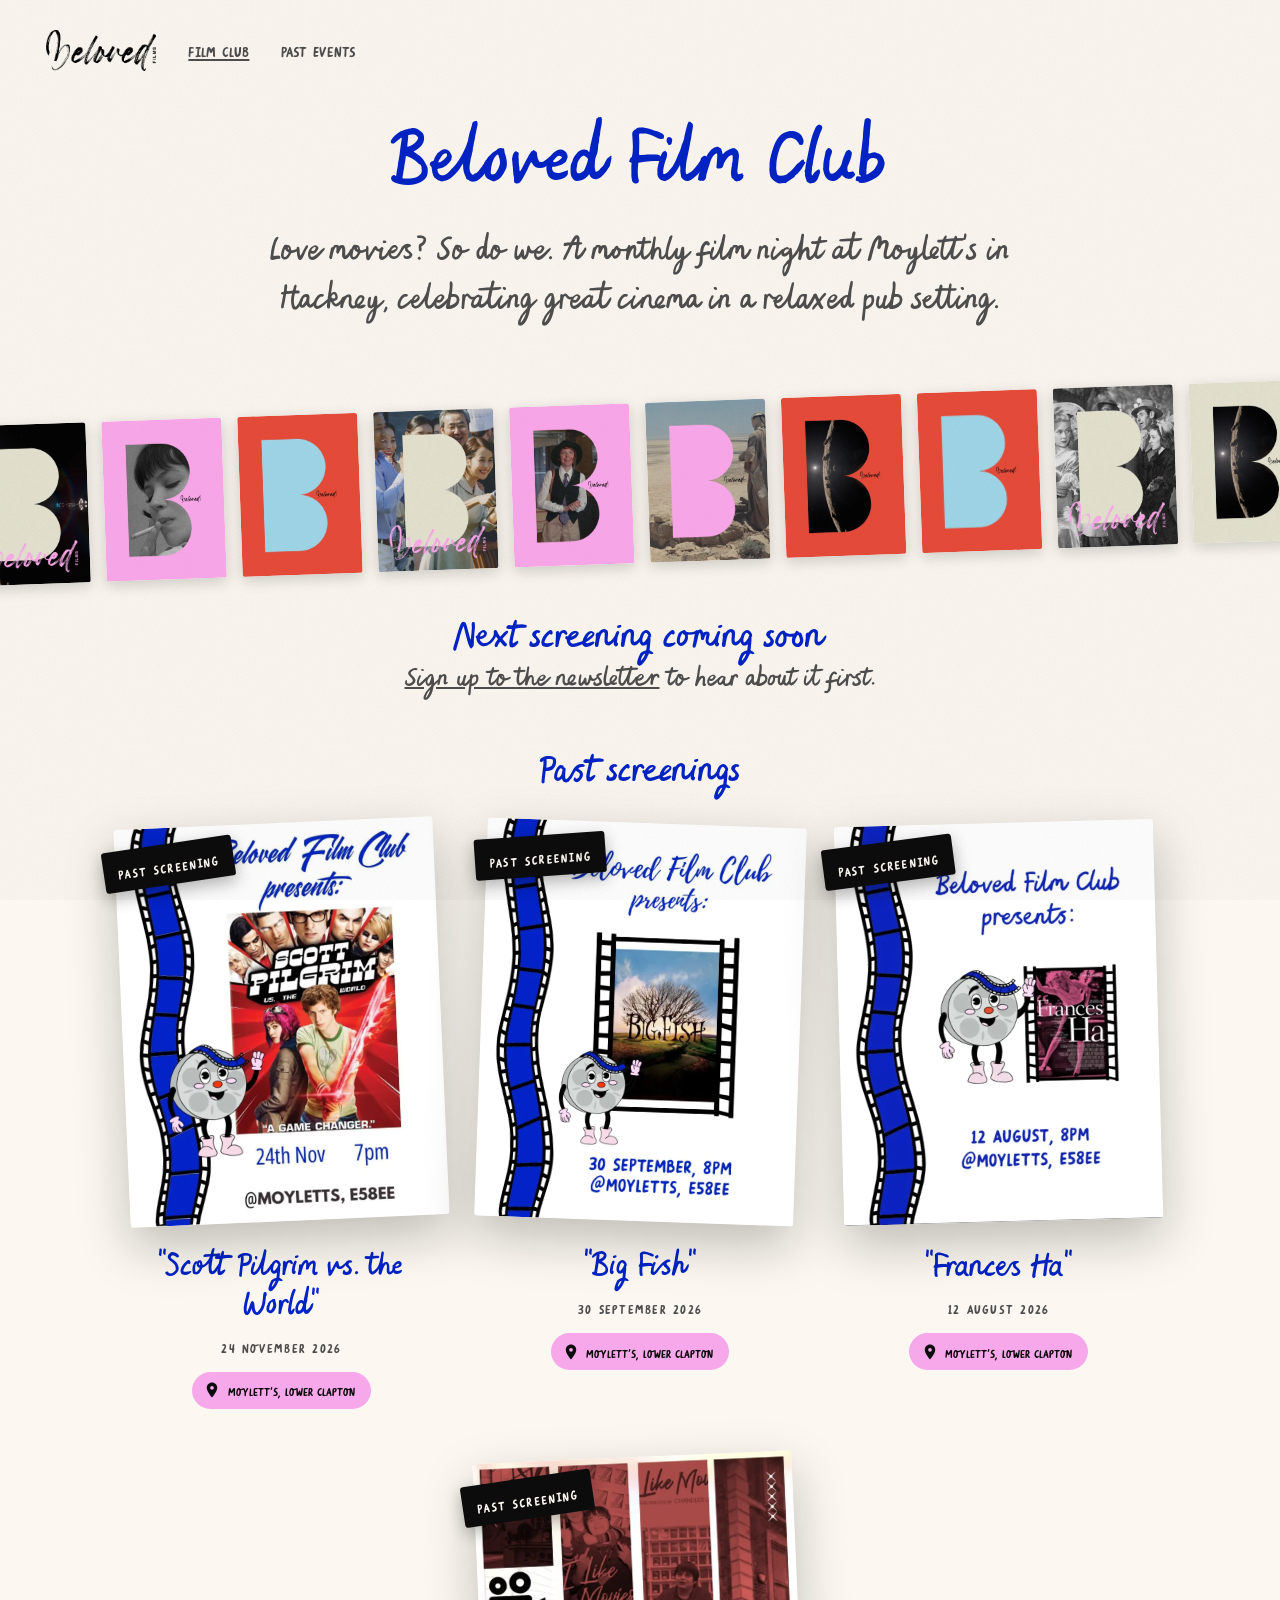
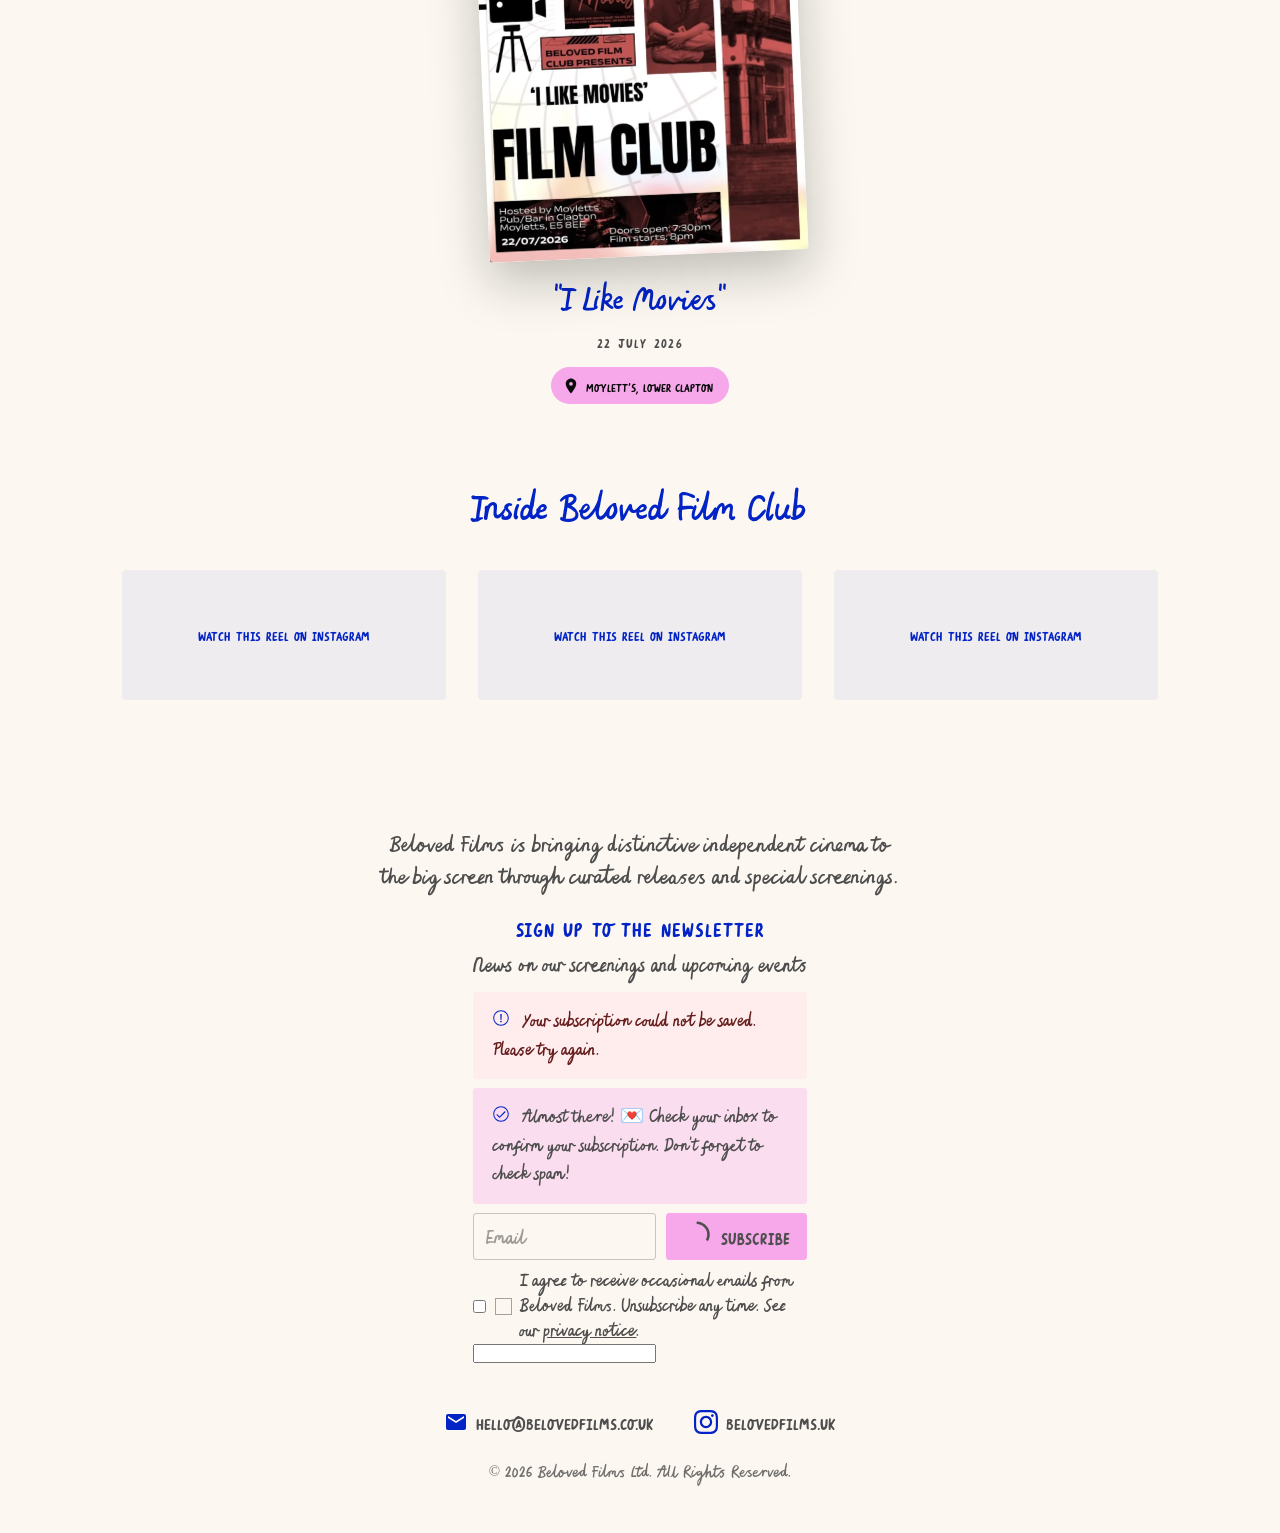
==== commit b2d89605: "Rebuild screenings" ====
--- a/film-club/index.html
+++ b/film-club/index.html
@@ -132,24 +132,23 @@
 
     <main>
     <!-- events:upcoming:start (generated by scripts/build.mjs; edit data/events.json) -->
-    <section id="upcomingSection" aria-labelledby="upcomingHeading">
-    <h2 class="screenings-heading" id="upcomingHeading">Upcoming screenings</h2>
-    <div class="screenings is-featured">
-        <article class="screening">
-            <a class="screening-poster" href="/film-club/scott-pilgrim-vs-the-world/" aria-label="Event details: Scott Pilgrim vs. the World, 24 November 2026"><img src="/assets/images/film-club/scott.webp" alt="Beloved Film Club presents Scott Pilgrim vs. the World - 24 November" loading="lazy"><span class="poster-cta">View event</span></a>
-            <h3 class="screening-title"><a href="/film-club/scott-pilgrim-vs-the-world/">"Scott Pilgrim vs. the World"</a></h3>
-            <p class="screening-date"><time datetime="2026-11-24T19:00">Tuesday 24 November 2026</time> · 7:00 PM</p>
-            <span class="venue"><svg aria-hidden="true" focusable="false"><use href="#pin"/></svg> Moylett's, Lower Clapton</span>
-            <a class="screening-buy" href="https://www.tickettailor.com/events/belovedfilms/2518081" target="_blank" rel="noopener noreferrer">Book tickets<span class="sr-only"> for Scott Pilgrim vs. the World (opens in a new tab)</span></a>
-        </article>
-    </div>
-    </section>
+    <p class="screenings-notice" id="screeningsNotice">
+        <strong>Next screening coming soon</strong>
+        <a href="#newsletter">Sign up to the newsletter</a> to hear about it first.
+    </p>
     <!-- events:upcoming:end -->
 
     <!-- events:past:start (generated by scripts/build.mjs; edit data/events.json) -->
     <section id="pastSection" aria-labelledby="pastHeading">
     <h2 class="screenings-heading" id="pastHeading">Past screenings</h2>
     <div class="screenings">
+        <article class="screening">
+            <a class="screening-poster" href="/film-club/scott-pilgrim-vs-the-world/" aria-label="Past screening: Scott Pilgrim vs. the World, 24 November 2026"><img src="/assets/images/film-club/scott.webp" alt="Beloved Film Club presents Scott Pilgrim vs. the World - 24 November" loading="lazy"><span class="poster-stamp">Past screening</span><span class="poster-cta">Event details</span></a>
+            <h3 class="screening-title"><a href="/film-club/scott-pilgrim-vs-the-world/">"Scott Pilgrim vs. the World"</a></h3>
+            <p class="screening-date"><time datetime="2026-11-24">24 November 2026</time></p>
+            <span class="venue"><svg aria-hidden="true" focusable="false"><use href="#pin"/></svg> Moylett's, Lower Clapton</span>
+        </article>
+
         <article class="screening">
             <div class="screening-poster"><img src="/assets/images/film-club/big-fish.webp" alt="Beloved Film Club presents Big Fish - 30 September" loading="lazy"><span class="poster-stamp">Past screening</span></div>
             <h3 class="screening-title">"Big Fish"</h3>
--- a/assets/newsletter.css
+++ b/assets/newsletter.css
@@ -2,6 +2,7 @@
 .newsletter {
     display: grid;
     width: max-content;
+    min-width: min(100%, 40rem);
     max-width: 100%;
     margin: 0 auto 0.5rem;
     text-align: center;
@@ -187,7 +188,7 @@
     text-align: left;
 }
 
-.newsletter .sib-form-message-panel__text { padding: 0.4rem 0.6rem; }
+.newsletter .sib-form-message-panel__text { padding: 0.9rem 1.25rem; line-height: 1.5; }
 .newsletter #error-message { color: #661d1d; background: #ffeded; border-color: #e3b5b2; }
 .newsletter #success-message { color: #4f4e4e; background: rgba(246, 168, 234, 0.35); border-color: #f6a8ea; }
 .newsletter .sib-form-message-panel .sib-icon { width: 16px; height: 16px; margin: 0 0.5rem 0 0; }
